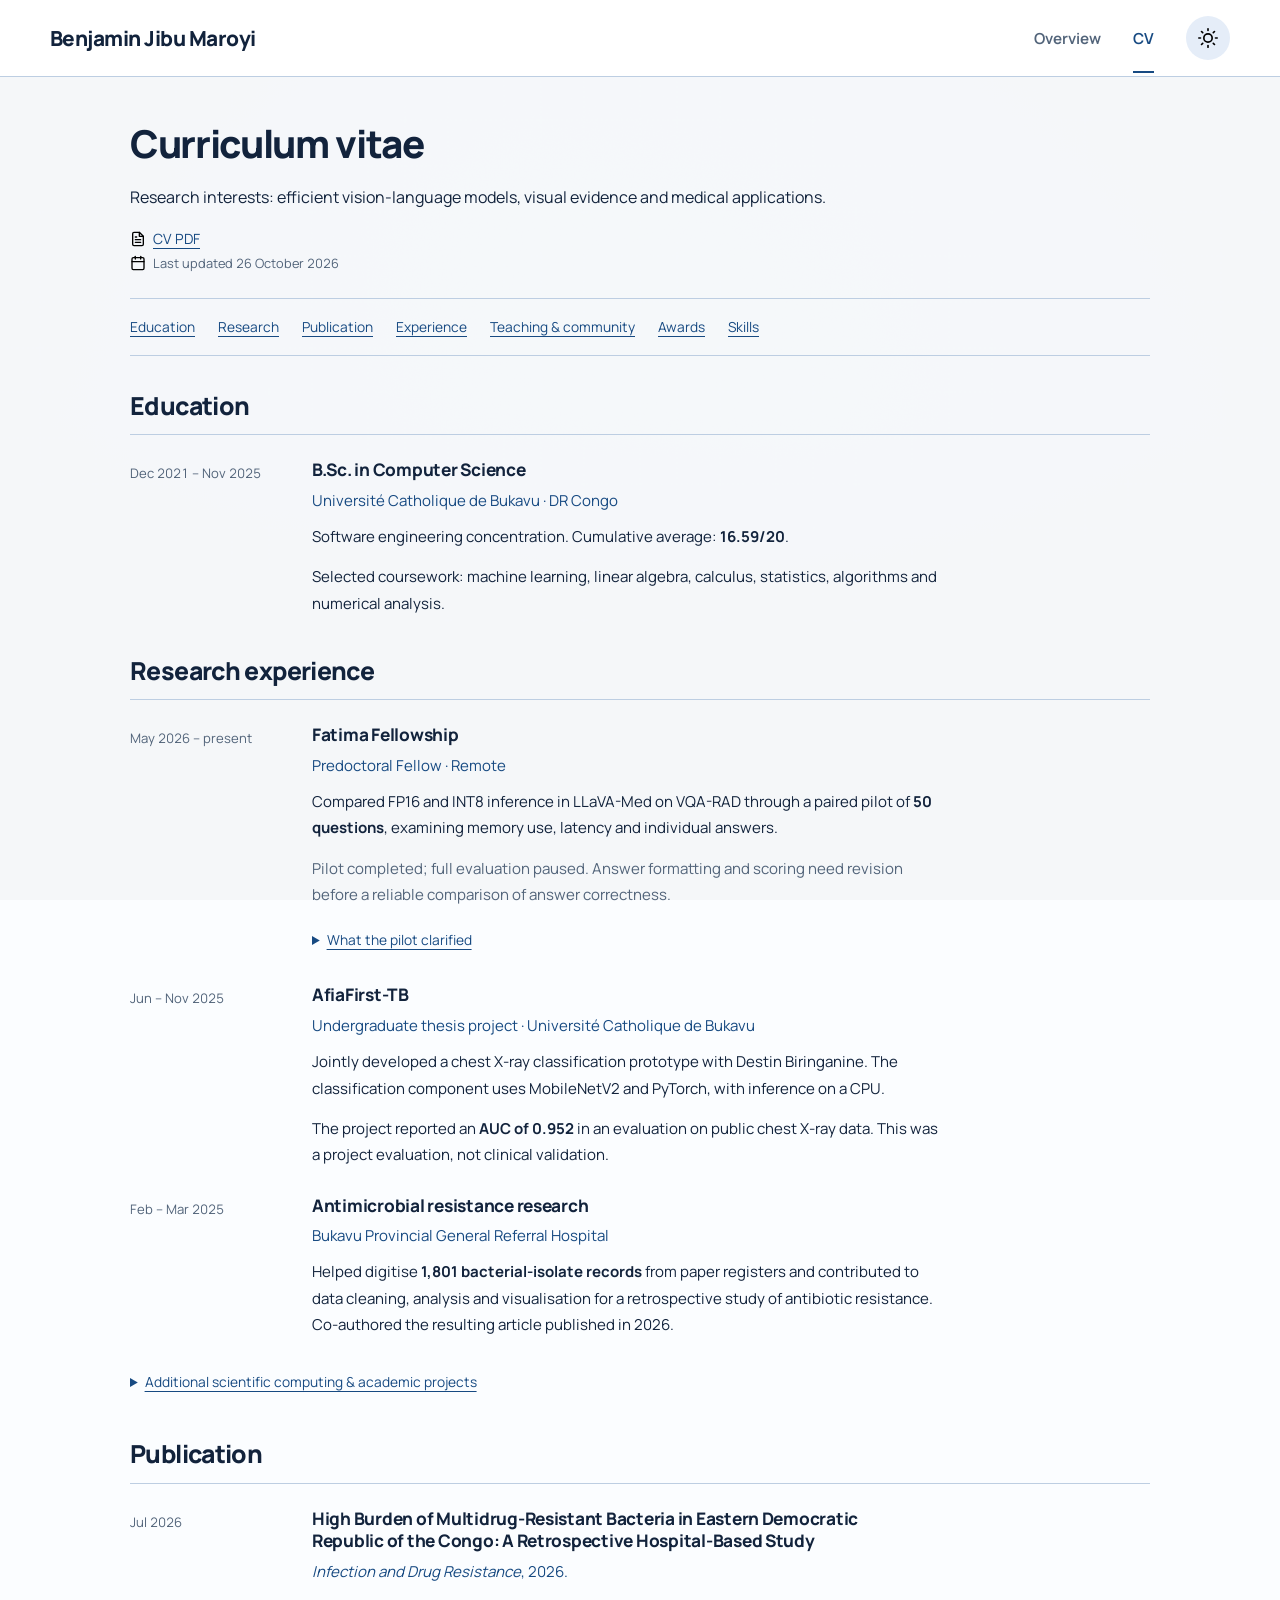
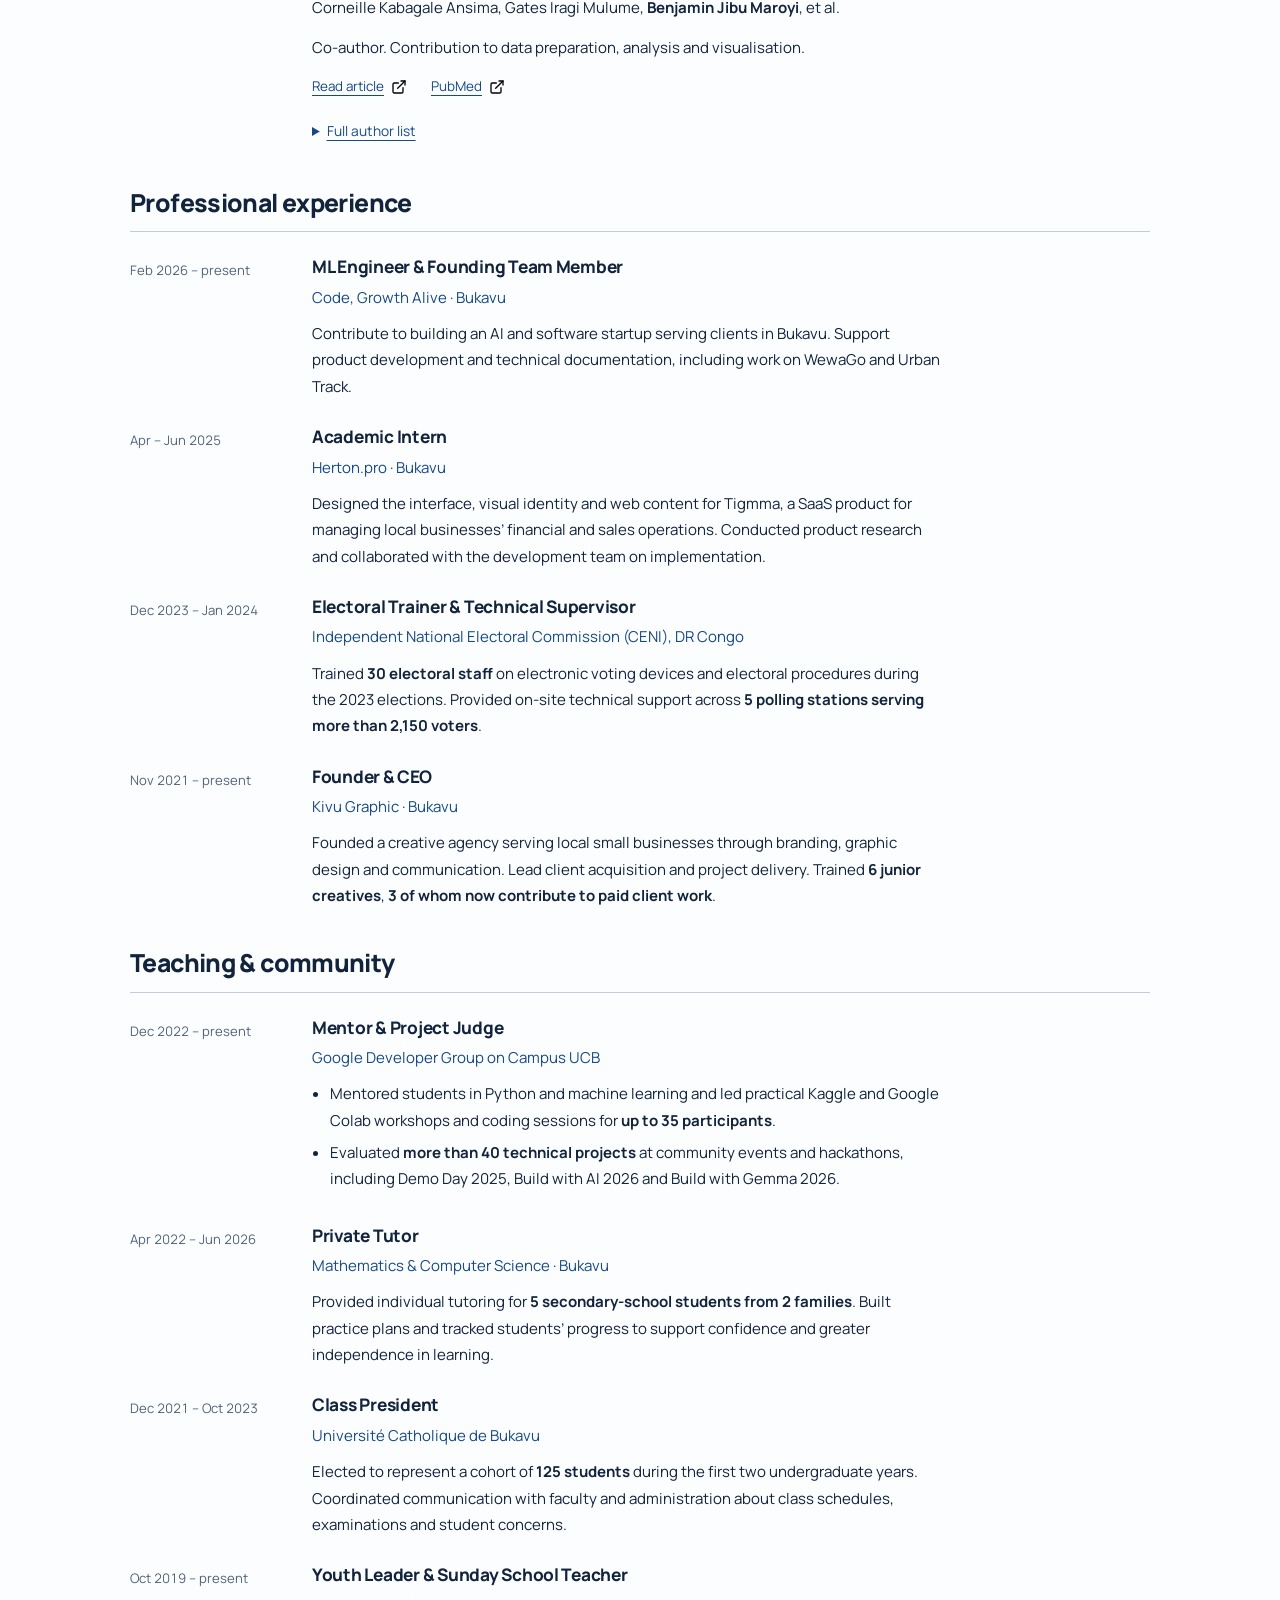
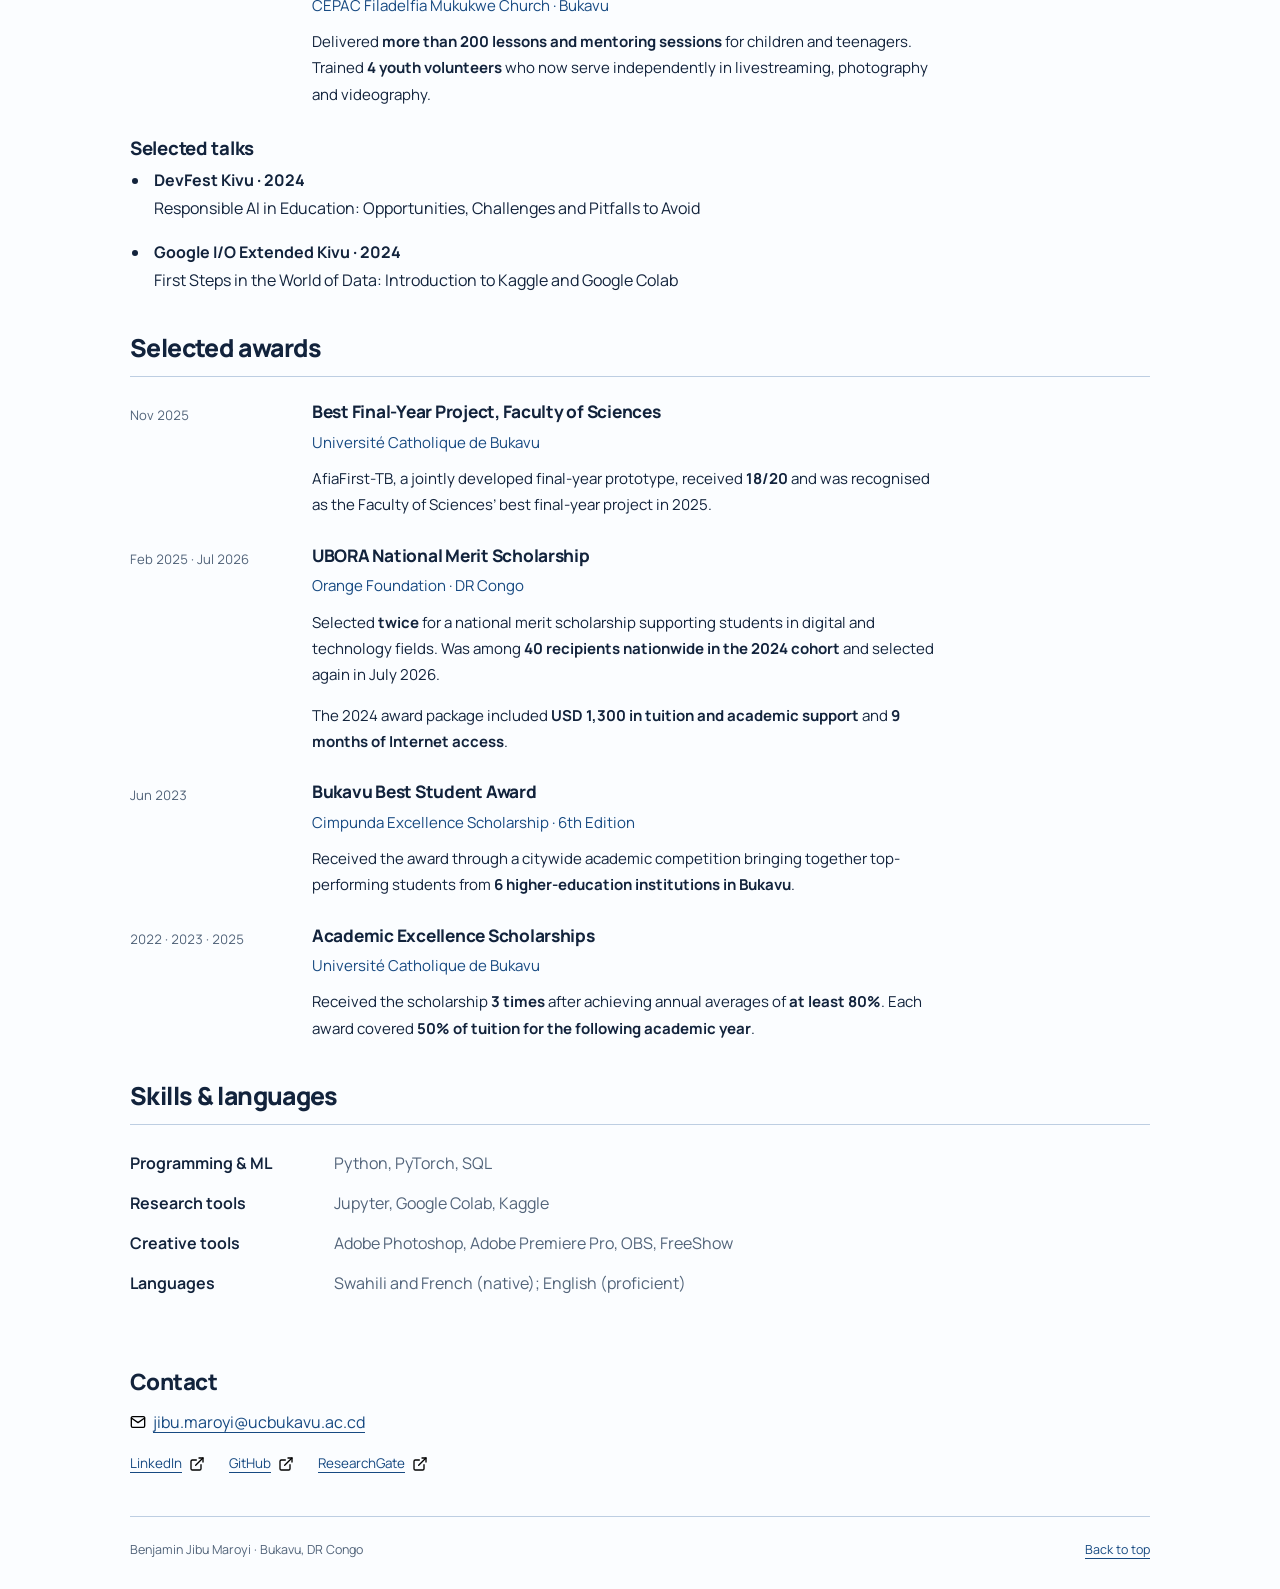
==== cv.html @ 68d97cde "Publish research portfolio with overview and CV" ====
<!doctype html>
<html lang="en">
<head>
  <meta charset="utf-8">
  <meta name="viewport" content="width=device-width, initial-scale=1">
  <meta name="theme-color" content="#061426">
  <link rel="preload" href="assets/manrope-variable.ttf" as="font" type="font/ttf" crossorigin>
  <link rel="stylesheet" href="styles.css">
  <script src="theme.js"></script>
  <title>Benjamin Jibu Maroyi | CV</title>
  <meta name="description" content="Education, research, publication, professional experience and community work of Benjamin Jibu Maroyi.">
</head>
<body>
  <div class="atmosphere" aria-hidden="true"><div class="atmosphere-light"></div></div>
  <a class="skip-link" href="#main">Skip to content</a>
  <header class="site-header" id="top">
    <div class="header-inner">
      <a class="site-name" href="index.html">Benjamin Jibu Maroyi</a>
      <nav aria-label="Main navigation">
        <a href="index.html">Overview</a>
        <a href="cv.html" aria-current="page">CV</a>
        <button class="theme-toggle" type="button" aria-label="Dark mode" aria-pressed="true" title="Switch to light mode" hidden><img class="theme-icon" src="assets/moon.svg" width="20" height="20" alt=""></button>
      </nav>
    </div>
  </header>

  <main id="main" class="page cv-page" tabindex="-1">
    <div class="cv-intro">
      <h1>Curriculum vitae</h1>
      <p>Research interests: efficient vision-language models, visual evidence and medical applications.</p>
      <div class="cv-actions">
        <a class="icon-link" href="https://drive.google.com/file/d/1WwuLWsTLvSRrXImiaWFrVVbUTfAL1bVo/view"><img class="inline-icon" src="assets/file-text.svg" width="18" height="18" alt="">CV PDF</a>
      </div>
      <p class="updated"><img class="inline-icon" src="assets/calendar.svg" width="16" height="16" alt=""><span>Last updated <time datetime="2026-10-26">26 October 2026</time></span></p>
    </div>

    <nav class="cv-contents" aria-label="CV sections">
      <a href="#education">Education</a>
      <a href="#research">Research</a>
      <a href="#publication">Publication</a>
      <a href="#experience">Experience</a>
      <a href="#teaching">Teaching &amp; community</a>
      <a href="#awards">Awards</a>
      <a href="#skills">Skills</a>
    </nav>

    <section class="cv-section" id="education" aria-labelledby="education-title">
      <h2 id="education-title">Education</h2>
      <article class="cv-row">
        <p class="cv-date">Dec 2021 – Nov 2025</p>
        <div>
          <h3>B.Sc. in Computer Science</h3>
          <p class="institution">Université Catholique de Bukavu · DR Congo</p>
          <p>Software engineering concentration. Cumulative average: <strong>16.59/20</strong>.</p>
          <p>Selected coursework: machine learning, linear algebra, calculus, statistics, algorithms and numerical analysis.</p>
        </div>
      </article>
    </section>

    <section class="cv-section" id="research" aria-labelledby="research-title">
      <h2 id="research-title">Research experience</h2>
      <article class="cv-row" id="vlm-pilot">
        <p class="cv-date">May 2026 – present</p>
        <div>
          <h3>Fatima Fellowship</h3>
          <p class="institution">Predoctoral Fellow · Remote</p>
          <p>Compared FP16 and INT8 inference in LLaVA-Med on VQA-RAD through a paired pilot of <strong>50 questions</strong>, examining memory use, latency and individual answers.</p>
          <p class="cv-note">Pilot completed; full evaluation paused. Answer formatting and scoring need revision before a reliable comparison of answer correctness.</p>
          <details>
            <summary>What the pilot clarified</summary>
            <p>The pilot used the same images and questions across inference conditions: 40 closed questions and 10 open questions. Initial exact-match scoring compared full model responses with short reference answers, making the planned analysis of correct-to-incorrect changes unreliable.</p>
            <p>Memory and latency measurements describe this pilot configuration, rather than a general result about quantization. My current interest in how vision-language models use visual evidence is a separate research direction.</p>
          </details>
        </div>
      </article>

      <article class="cv-row" id="afiafirst">
        <p class="cv-date">Jun – Nov 2025</p>
        <div>
          <h3>AfiaFirst-TB</h3>
          <p class="institution">Undergraduate thesis project · Université Catholique de Bukavu</p>
          <p>Jointly developed a chest X-ray classification prototype with Destin Biringanine. The classification component uses MobileNetV2 and PyTorch, with inference on a CPU.</p>
          <p>The project reported an <strong>AUC of 0.952</strong> in an evaluation on public chest X-ray data. This was a project evaluation, not clinical validation.</p>
        </div>
      </article>

      <article class="cv-row">
        <p class="cv-date">Feb – Mar 2025</p>
        <div>
          <h3>Antimicrobial resistance research</h3>
          <p class="institution">Bukavu Provincial General Referral Hospital</p>
          <p>Helped digitise <strong>1,801 bacterial-isolate records</strong> from paper registers and contributed to data cleaning, analysis and visualisation for a retrospective study of antibiotic resistance. Co-authored the resulting article published in 2026.</p>
        </div>
      </article>

      <details>
        <summary>Additional scientific computing &amp; academic projects</summary>
        <article class="cv-row">
          <p class="cv-date">Dec 2024 – Jan 2025</p>
          <div>
            <h3>Heat-exchanger sizing tool</h3>
            <p class="institution">Remote collaboration</p>
            <p>Designed and implemented a Python graphical interface for shell-and-tube heat-exchanger sizing with a final-year mechanical engineering student, integrating CoolProp, NTU-based heat-transfer models and fluid-dynamics correlations.</p>
          </div>
        </article>
        <article class="cv-row">
          <p class="cv-date">Sep – Oct 2024</p>
          <div>
            <h3>Blockchain-based medical records</h3>
            <p class="institution">Third-year academic project · Université Catholique de Bukavu</p>
            <p>Contributed to the design of an academic blockchain prototype for storing and sharing electronic medical records, with secure access as a design goal.</p>
          </div>
        </article>
      </details>
    </section>

    <section class="cv-section" id="publication" aria-labelledby="publication-title">
      <h2 id="publication-title">Publication</h2>
      <article class="cv-row">
        <p class="cv-date">Jul 2026</p>
        <div>
          <h3>High Burden of Multidrug-Resistant Bacteria in Eastern Democratic Republic of the Congo: A Retrospective Hospital-Based Study</h3>
          <p class="institution"><cite>Infection and Drug Resistance</cite>, 2026.</p>
          <p>Corneille Kabagale Ansima, Gates Iragi Mulume, <strong>Benjamin Jibu Maroyi</strong>, et al.</p>
          <p>Co-author. Contribution to data preparation, analysis and visualisation.</p>
          <div class="work-links">
            <a class="icon-link" href="https://doi.org/10.2147/IDR.S626233">Read article<img class="inline-icon" src="assets/external-link.svg" width="16" height="16" alt=""></a>
            <a class="icon-link" href="https://pubmed.ncbi.nlm.nih.gov/42502761/">PubMed<img class="inline-icon" src="assets/external-link.svg" width="16" height="16" alt=""></a>
          </div>
          <details>
            <summary>Full author list</summary>
            <p>Corneille Kabagale Ansima, Gates Iragi Mulume, <strong>Benjamin Jibu Maroyi</strong>, Stella Alanga Murhabazi, Kein Kalume Kamwanga, Alfred Mulumeoderwa Badesire, Patricia Raharisoa Dina, Espoir Ntabala Lwabaguma, Eric Hendwa Kashinja, Emmanuel Ongezi Lurhangire, Alfred Cubaka Kabagale and David Lupande Mwenebitu.</p>
          </details>
        </div>
      </article>
    </section>

    <section class="cv-section" id="experience" aria-labelledby="experience-title">
      <h2 id="experience-title">Professional experience</h2>
      <article class="cv-row">
        <p class="cv-date">Feb 2026 – present</p>
        <div>
          <h3>ML Engineer &amp; Founding Team Member</h3>
          <p class="institution">Code, Growth Alive · Bukavu</p>
          <p>Contribute to building an AI and software startup serving clients in Bukavu. Support product development and technical documentation, including work on WewaGo and Urban Track.</p>
        </div>
      </article>
      <article class="cv-row">
        <p class="cv-date">Apr – Jun 2025</p>
        <div>
          <h3>Academic Intern</h3>
          <p class="institution">Herton.pro · Bukavu</p>
          <p>Designed the interface, visual identity and web content for Tigmma, a SaaS product for managing local businesses’ financial and sales operations. Conducted product research and collaborated with the development team on implementation.</p>
        </div>
      </article>
      <article class="cv-row">
        <p class="cv-date">Dec 2023 – Jan 2024</p>
        <div>
          <h3>Electoral Trainer &amp; Technical Supervisor</h3>
          <p class="institution">Independent National Electoral Commission (CENI), DR Congo</p>
          <p>Trained <strong>30 electoral staff</strong> on electronic voting devices and electoral procedures during the 2023 elections. Provided on-site technical support across <strong>5 polling stations serving more than 2,150 voters</strong>.</p>
        </div>
      </article>
      <article class="cv-row">
        <p class="cv-date">Nov 2021 – present</p>
        <div>
          <h3>Founder &amp; CEO</h3>
          <p class="institution">Kivu Graphic · Bukavu</p>
          <p>Founded a creative agency serving local small businesses through branding, graphic design and communication. Lead client acquisition and project delivery. Trained <strong>6 junior creatives</strong>, <strong>3 of whom now contribute to paid client work</strong>.</p>
        </div>
      </article>
    </section>

    <section class="cv-section" id="teaching" aria-labelledby="teaching-title">
      <h2 id="teaching-title">Teaching &amp; community</h2>
      <article class="cv-row">
        <p class="cv-date">Dec 2022 – present</p>
        <div>
          <h3>Mentor &amp; Project Judge</h3>
          <p class="institution">Google Developer Group on Campus UCB</p>
          <ul class="cv-bullets">
            <li>Mentored students in Python and machine learning and led practical Kaggle and Google Colab workshops and coding sessions for <strong>up to 35 participants</strong>.</li>
            <li>Evaluated <strong>more than 40 technical projects</strong> at community events and hackathons, including Demo Day 2025, Build with AI 2026 and Build with Gemma 2026.</li>
          </ul>
        </div>
      </article>
      <article class="cv-row">
        <p class="cv-date">Apr 2022 – Jun 2026</p>
        <div>
          <h3>Private Tutor</h3>
          <p class="institution">Mathematics &amp; Computer Science · Bukavu</p>
          <p>Provided individual tutoring for <strong>5 secondary-school students from 2 families</strong>. Built practice plans and tracked students’ progress to support confidence and greater independence in learning.</p>
        </div>
      </article>
      <article class="cv-row">
        <p class="cv-date">Dec 2021 – Oct 2023</p>
        <div>
          <h3>Class President</h3>
          <p class="institution">Université Catholique de Bukavu</p>
          <p>Elected to represent a cohort of <strong>125 students</strong> during the first two undergraduate years. Coordinated communication with faculty and administration about class schedules, examinations and student concerns.</p>
        </div>
      </article>
      <article class="cv-row">
        <p class="cv-date">Oct 2019 – present</p>
        <div>
          <h3>Youth Leader &amp; Sunday School Teacher</h3>
          <p class="institution">CEPAC Filadelfia Mukukwe Church · Bukavu</p>
          <p>Delivered <strong>more than 200 lessons and mentoring sessions</strong> for children and teenagers. Trained <strong>4 youth volunteers</strong> who now serve independently in livestreaming, photography and videography.</p>
        </div>
      </article>
      <h3 class="subsection-title">Selected talks</h3>
      <ul class="plain-list">
        <li><strong>DevFest Kivu · 2024</strong><br>Responsible AI in Education: Opportunities, Challenges and Pitfalls to Avoid</li>
        <li><strong>Google I/O Extended Kivu · 2024</strong><br>First Steps in the World of Data: Introduction to Kaggle and Google Colab</li>
      </ul>
    </section>

    <section class="cv-section" id="awards" aria-labelledby="awards-title">
      <h2 id="awards-title">Selected awards</h2>
      <article class="cv-row">
        <p class="cv-date">Nov 2025</p>
        <div>
          <h3>Best Final-Year Project, Faculty of Sciences</h3>
          <p class="institution">Université Catholique de Bukavu</p>
          <p>AfiaFirst-TB, a jointly developed final-year prototype, received <strong>18/20</strong> and was recognised as the Faculty of Sciences’ best final-year project in 2025.</p>
        </div>
      </article>
      <article class="cv-row">
        <p class="cv-date">Feb 2025 · Jul 2026</p>
        <div>
          <h3>UBORA National Merit Scholarship</h3>
          <p class="institution">Orange Foundation · DR Congo</p>
          <p>Selected <strong>twice</strong> for a national merit scholarship supporting students in digital and technology fields. Was among <strong>40 recipients nationwide in the 2024 cohort</strong> and selected again in July 2026.</p>
          <p>The 2024 award package included <strong>USD 1,300 in tuition and academic support</strong> and <strong>9 months of Internet access</strong>.</p>
        </div>
      </article>
      <article class="cv-row">
        <p class="cv-date">Jun 2023</p>
        <div>
          <h3>Bukavu Best Student Award</h3>
          <p class="institution">Cimpunda Excellence Scholarship · 6th Edition</p>
          <p>Received the award through a citywide academic competition bringing together top-performing students from <strong>6 higher-education institutions in Bukavu</strong>.</p>
        </div>
      </article>
      <article class="cv-row">
        <p class="cv-date">2022 · 2023 · 2025</p>
        <div>
          <h3>Academic Excellence Scholarships</h3>
          <p class="institution">Université Catholique de Bukavu</p>
          <p>Received the scholarship <strong>3 times</strong> after achieving annual averages of <strong>at least 80%</strong>. Each award covered <strong>50% of tuition for the following academic year</strong>.</p>
        </div>
      </article>
    </section>

    <section class="cv-section" id="skills" aria-labelledby="skills-title">
      <h2 id="skills-title">Skills &amp; languages</h2>
      <dl class="skills-list">
        <div><dt>Programming &amp; ML</dt><dd>Python, PyTorch, SQL</dd></div>
        <div><dt>Research tools</dt><dd>Jupyter, Google Colab, Kaggle</dd></div>
        <div><dt>Creative tools</dt><dd>Adobe Photoshop, Adobe Premiere Pro, OBS, FreeShow</dd></div>
        <div><dt>Languages</dt><dd>Swahili and French (native); English (proficient)</dd></div>
      </dl>
    </section>

    <section class="contact" aria-labelledby="contact-title">
      <h2 id="contact-title">Contact</h2>
      <p><a class="icon-link" href="mailto:jibu.maroyi@ucbukavu.ac.cd"><img class="inline-icon" src="assets/mail.svg" width="18" height="18" alt="">jibu.maroyi@ucbukavu.ac.cd</a></p>
      <div class="work-links">
        <a class="icon-link" href="https://www.linkedin.com/in/jibumaroyi/">LinkedIn<img class="inline-icon" src="assets/external-link.svg" width="16" height="16" alt=""></a>
        <a class="icon-link" href="https://github.com/JibuMaroyi">GitHub<img class="inline-icon" src="assets/external-link.svg" width="16" height="16" alt=""></a>
        <a class="icon-link" href="https://www.researchgate.net/profile/Benjamin-Maroyi">ResearchGate<img class="inline-icon" src="assets/external-link.svg" width="16" height="16" alt=""></a>
      </div>
    </section>

    <footer class="site-footer">
      <span>Benjamin Jibu Maroyi · Bukavu, DR Congo</span>
      <a href="#top">Back to top</a>
    </footer>
  </main>
</body>
</html>
---- styles.css ----
@font-face{font-family:Manrope;src:url('assets/manrope-variable.ttf') format('truetype');font-style:normal;font-weight:200 800;font-display:swap}
:root{color-scheme:dark;--ground:#050b15;--text:#f5f8fd;--muted:#aec0d6;--link:#a7ceff;--line:#2a4667;--accent:#f5c542;--header:rgba(7,15,28,.94);--selection:#285a91;--focus:#f5c542;--surface:#142b49;--card:rgba(16,32,56,.82);--card-border:#29415f;--reading:70ch;scroll-behavior:smooth;scroll-padding-top:28px}
:root[data-theme=light]{color-scheme:light;--ground:#fbfdff;--text:#12233c;--muted:#52647a;--link:#174a82;--line:#bdcee2;--header:rgba(255,255,255,.92);--selection:#c4dcfa;--focus:#174a82;--surface:#e5edf8;--card:rgba(255,255,255,.95);--card-border:#d5e0ee}
*{box-sizing:border-box}body{position:relative;min-height:100vh;margin:0;background:var(--ground);color:var(--text);font-family:Manrope,Arial,sans-serif;font-size:16px;line-height:1.75;isolation:isolate}
::selection{background:var(--selection);color:var(--text)}:focus-visible{outline:3px solid var(--focus);outline-offset:5px}a{color:var(--link);text-underline-offset:4px;text-decoration-thickness:1px}a:hover{color:var(--text);text-decoration-thickness:2px}button{font:inherit;cursor:pointer}h1,h2,h3,h4{color:var(--text);line-height:1.3;text-wrap:balance}h1{font-size:clamp(2rem,3.6vw,2.8rem);font-weight:800;letter-spacing:-.035em;margin:0}h2{font-size:1.75rem;font-weight:800;letter-spacing:-.025em;margin:0 0 20px}h3{font-size:1.16rem;font-weight:750;letter-spacing:-.015em;margin:0 0 6px}h4{font-size:1.02rem;margin:20px 0 8px}p{margin:0 0 14px}p:last-child{margin-bottom:0}img{max-width:100%}[hidden]{display:none!important}
.skip-link{position:absolute;left:24px;top:-90px;padding:10px 18px;background:var(--ground);z-index:10}.skip-link:focus{top:12px}
.site-header{background:var(--header);border-bottom:1px solid var(--line)}.header-inner{width:min(1180px,calc(100% - 80px));min-height:76px;margin:auto;display:flex;align-items:center;justify-content:space-between;gap:32px}.site-name{font-size:1.3rem;font-weight:800;color:var(--text);text-decoration:none;letter-spacing:-.025em}.site-header nav{display:flex;align-items:center;gap:32px}.site-header nav>a{padding:23px 0 19px;color:var(--muted);text-decoration:none;border-bottom:2px solid transparent;font-size:.95rem;font-weight:650}.site-header nav>a[aria-current]{color:var(--accent);border-color:var(--accent)}:root[data-theme=light] .site-header nav>a[aria-current]{color:var(--link);border-color:var(--link)}
.theme-toggle{display:inline-flex;align-items:center;justify-content:center;width:44px;height:44px;border:1px solid transparent;border-radius:50%;background:var(--surface)}.theme-toggle:hover{border-color:var(--link)}.theme-icon,.inline-icon,.profile-links img{filter:invert(1)}:root[data-theme=light] .theme-icon,:root[data-theme=light] .inline-icon,:root[data-theme=light] .profile-links img{filter:none}
.inline-icon{width:16px;height:16px;flex:none;vertical-align:-2px}.icon-link{display:inline-flex;align-items:center;gap:7px}.page{width:min(1100px,calc(100% - 80px));margin:auto}
.hero{display:grid;grid-template-columns:208px minmax(0,1fr);column-gap:44px;padding:44px 0 28px}.portrait{width:208px;height:236px;display:block;object-fit:cover;object-position:50% 24%;border-radius:12px}.profile-links{display:flex;gap:10px;align-items:center;justify-content:center;margin-top:14px}.profile-links a{display:inline-flex;width:40px;height:40px;align-items:center;justify-content:center;background:var(--surface);border-radius:8px}.profile-links a:hover{background:var(--line)}.field{color:var(--link);font-size:.95rem;line-height:1.6;margin:10px 0 18px}.field span{color:var(--muted)}.bio{max-inline-size:var(--reading);font-size:1rem;line-height:1.8}.bio p{margin-bottom:16px}.intro-meta{display:flex;align-items:center;gap:12px 28px;flex-wrap:wrap;margin-top:18px;font-size:.85rem}.updated{display:flex;align-items:center;gap:7px;color:var(--muted);font-size:.8rem;font-variant-numeric:tabular-nums;margin:0}.updated time{white-space:nowrap}
.research-interests{padding:0 0 32px;border-bottom:1px solid var(--line)}.research-interests h2{font-size:1.35rem;margin-bottom:14px}.interest-list{list-style:none;display:flex;flex-wrap:wrap;gap:8px 12px;padding:0;margin:0}.interest-list li{font-size:.84rem;color:var(--link);padding:3px 12px;border:1px solid var(--line);border-radius:24px}
.selected-work{padding-top:30px;display:grid;gap:14px}.selected-work>h2{margin-bottom:4px}.work-row{display:grid;grid-template-columns:64px minmax(0,1fr);gap:22px;padding:22px 26px;border:1px solid var(--card-border);border-radius:14px;background:var(--card);scroll-margin-top:28px}.work-year{font-size:.84rem;color:var(--muted);font-variant-numeric:tabular-nums;margin:3px 0 0}.work-main>p{max-inline-size:84ch;margin-bottom:8px;font-size:.94rem}.work-heading{margin-bottom:10px}.work-status{color:var(--link);font-size:.82rem;margin:0}.work-links{display:flex;align-items:center;flex-wrap:wrap;gap:12px 24px;font-size:.84rem}.work-row details{margin-top:8px}.work-row details p{font-size:.88rem}
details{margin-top:14px;max-inline-size:var(--reading)}summary{cursor:pointer;color:var(--link);text-decoration:underline;text-underline-offset:4px;padding:6px 0;font-size:.86rem;min-height:36px}details[open] summary{margin-bottom:8px}details p{font-size:.94rem}
.background-summary,.contact{padding-top:32px;max-inline-size:84ch}.background-summary h2,.contact h2{font-size:1.4rem;margin-bottom:12px}.background-summary p{color:var(--muted);font-size:.91rem}.background-summary strong{color:var(--text);font-weight:650}.contact p{overflow-wrap:anywhere}.site-footer{display:flex;flex-wrap:wrap;justify-content:space-between;gap:14px;border-top:1px solid var(--line);margin-top:40px;padding:22px 0 28px;font-size:.78rem;color:var(--muted)}
.cv-page{max-width:1020px}.cv-intro{padding-top:42px}.cv-intro h1{font-size:2.4rem;margin-bottom:14px}.cv-intro>p{max-inline-size:var(--reading)}.cv-actions{display:flex;flex-wrap:wrap;align-items:center;gap:12px 28px;margin-top:16px;font-size:.88rem}.cv-note{color:var(--muted);font-size:.85rem}.cv-contents{display:flex;flex-wrap:wrap;gap:8px 23px;margin:24px 0 34px;padding:16px 0;border-top:1px solid var(--line);border-bottom:1px solid var(--line);font-size:.86rem}.cv-section{margin:0 0 38px;scroll-margin-top:28px}.cv-section>h2{font-size:1.55rem;padding-bottom:12px;border-bottom:1px solid var(--line);margin-bottom:24px}.cv-row{display:grid;grid-template-columns:154px minmax(0,1fr);gap:28px;margin-bottom:26px;scroll-margin-top:28px}.cv-row h3{font-size:1.08rem}.cv-date{color:var(--muted);font-size:.82rem;font-variant-numeric:tabular-nums;padding-top:3px}.institution{color:var(--link);font-size:.9rem;margin-bottom:10px}.cv-row>div>p,.cv-bullets{max-inline-size:var(--reading);font-size:.94rem}.cv-bullets{padding-left:18px;margin:10px 0 0}.cv-bullets li{margin-bottom:6px}.subsection-title{margin-top:28px}.plain-list{padding-left:20px;margin:0;max-inline-size:var(--reading)}.plain-list li{margin:0 0 16px;padding-left:4px}.skills-list{margin:0}.skills-list>div{display:grid;grid-template-columns:180px minmax(0,1fr);gap:24px;margin-bottom:12px}.skills-list dt{font-weight:650}.skills-list dd{margin:0;color:var(--muted)}
.atmosphere{position:fixed;inset:0;z-index:-1;pointer-events:none;background:radial-gradient(ellipse at 52% 31%,rgba(43,92,166,.16),transparent 68%),linear-gradient(#0a101c,#0b1a32 48%,#05080e);overflow:hidden}.atmosphere-light{position:absolute;inset:0;background:url('assets/light-field.svg') center -90px/100% 100% no-repeat;filter:blur(34px);mask-image:url('assets/grain-mask.svg');mask-size:256px 256px;mix-blend-mode:screen;opacity:.3}.atmosphere::before{content:'';position:absolute;inset:0;background:url('assets/grain.svg') repeat;opacity:.045}.atmosphere::after{content:'';position:absolute;inset:0;background:url('assets/grid.svg') 17px 9px/136px 136px repeat,linear-gradient(transparent 46%,rgba(4,6,10,.84) 88%),radial-gradient(ellipse at 50% 34%,transparent 25%,rgba(4,6,10,.78) 100%)}:root[data-theme=light] .atmosphere{opacity:.025}:root[data-theme=light] .atmosphere-light{opacity:.12}
@media(min-width:900px){body::-webkit-scrollbar{width:12px}body::-webkit-scrollbar-track{background:var(--ground)}body::-webkit-scrollbar-thumb{background:var(--line);border:3px solid var(--ground);border-radius:8px}}
@media(max-width:900px){.header-inner,.page{width:calc(100% - 56px)}.hero{grid-template-columns:180px minmax(0,1fr);gap:28px}.portrait{width:180px;height:218px}.profile-links{gap:6px}.site-name{font-size:1.12rem}.site-header nav{gap:24px}.field span{display:block}.cv-row{grid-template-columns:132px minmax(0,1fr);gap:24px}}
@media(max-width:600px){.header-inner,.page{width:calc(100% - 40px)}.header-inner{flex-wrap:wrap;gap:0;padding:14px 0 8px}.site-name{font-size:1.12rem;flex-basis:100%}.site-header nav{width:100%;gap:28px;min-height:48px}.site-header nav>a{padding:10px 0 8px;font-size:.91rem}.theme-toggle{margin-left:auto;width:40px;height:40px}.hero{grid-template-columns:100px minmax(0,1fr);gap:16px;padding-top:28px;padding-bottom:24px}.profile{display:contents}.portrait{grid-column:1;grid-row:1;width:100px;height:122px}.profile-links{grid-column:1;grid-row:2;display:grid;grid-template-columns:40px 40px;gap:8px;justify-content:start;margin-top:0}.intro-copy{display:contents}.intro-copy>h1{grid-column:2;grid-row:1;align-self:start;font-size:1.85rem}.field{grid-column:2;grid-row:1;align-self:end;font-size:.8rem;margin:66px 0 0;line-height:1.6}.field span{display:block}.bio{grid-column:2;grid-row:2;font-size:.95rem;line-height:1.75}.bio p{margin-bottom:14px}.bio p+p{margin-left:calc(-100px - 16px);padding-top:6px}.intro-meta{grid-column:1/-1;margin-top:0;gap:10px 18px}.updated{flex-wrap:wrap;gap:5px}.research-interests{padding-bottom:26px}.interest-list{gap:8px}.interest-list li{font-size:.77rem;padding:3px 10px}.selected-work{padding-top:26px}.work-row{grid-template-columns:1fr;gap:7px;padding:19px 20px}.work-year{margin:0;font-size:.78rem}.work-heading h3{font-size:1.12rem}.work-main>p{font-size:.92rem}.work-status{font-size:.77rem}.background-summary,.contact{padding-top:28px}.cv-intro{padding-top:28px}.cv-intro h1{font-size:2.05rem}.cv-row{grid-template-columns:1fr;gap:6px;margin-bottom:26px}.cv-date{margin:0}.cv-section>h2{font-size:1.4rem}.cv-contents{margin-bottom:28px;font-size:.8rem;gap:8px 18px}.skills-list>div{grid-template-columns:1fr;gap:2px;margin-bottom:14px}.site-footer{margin-top:32px}.cv-row h3{font-size:1.06rem}}
@media(max-width:360px){.hero{grid-template-columns:88px minmax(0,1fr);gap:14px 12px}.portrait{width:88px;height:118px}.intro-copy>h1{font-size:1.6rem}.field{font-size:.75rem;margin-top:60px}.bio p+p{margin-left:-100px}.profile-links{gap:7px}.work-row{padding:18px}.updated{font-size:.74rem}}
@media(prefers-reduced-motion:reduce){:root{scroll-behavior:auto}*{transition:none!important}}
@media print{:root,:root[data-theme=light]{color-scheme:light;--ground:#fff;--text:#000;--muted:#333;--link:#000;--line:#bbb}body{font-size:10pt}.atmosphere,.theme-toggle,.skip-link,.cv-contents,.site-header,.profile-links{display:none!important}.page{width:100%;max-width:none}.cv-intro{padding-top:0}.cv-section{break-inside:avoid}.site-footer{margin-top:24px}a{text-decoration:underline}.hero{padding-top:0}.cv-row{grid-template-columns:120px 1fr}.work-row{break-inside:avoid;background:#fff}}

/* Mobile keeps the introduction in one reading column. */
@media(max-width:600px){.portrait{grid-row:1/3}.intro-copy>h1{grid-row:1}.field{grid-row:2;align-self:start;margin:0}.profile-links{grid-column:1/-1;grid-row:3;display:flex;gap:10px;margin-top:0}.bio{grid-column:1/-1;grid-row:4}.bio p+p{margin-left:0;padding-top:0}.intro-meta{grid-row:5}}
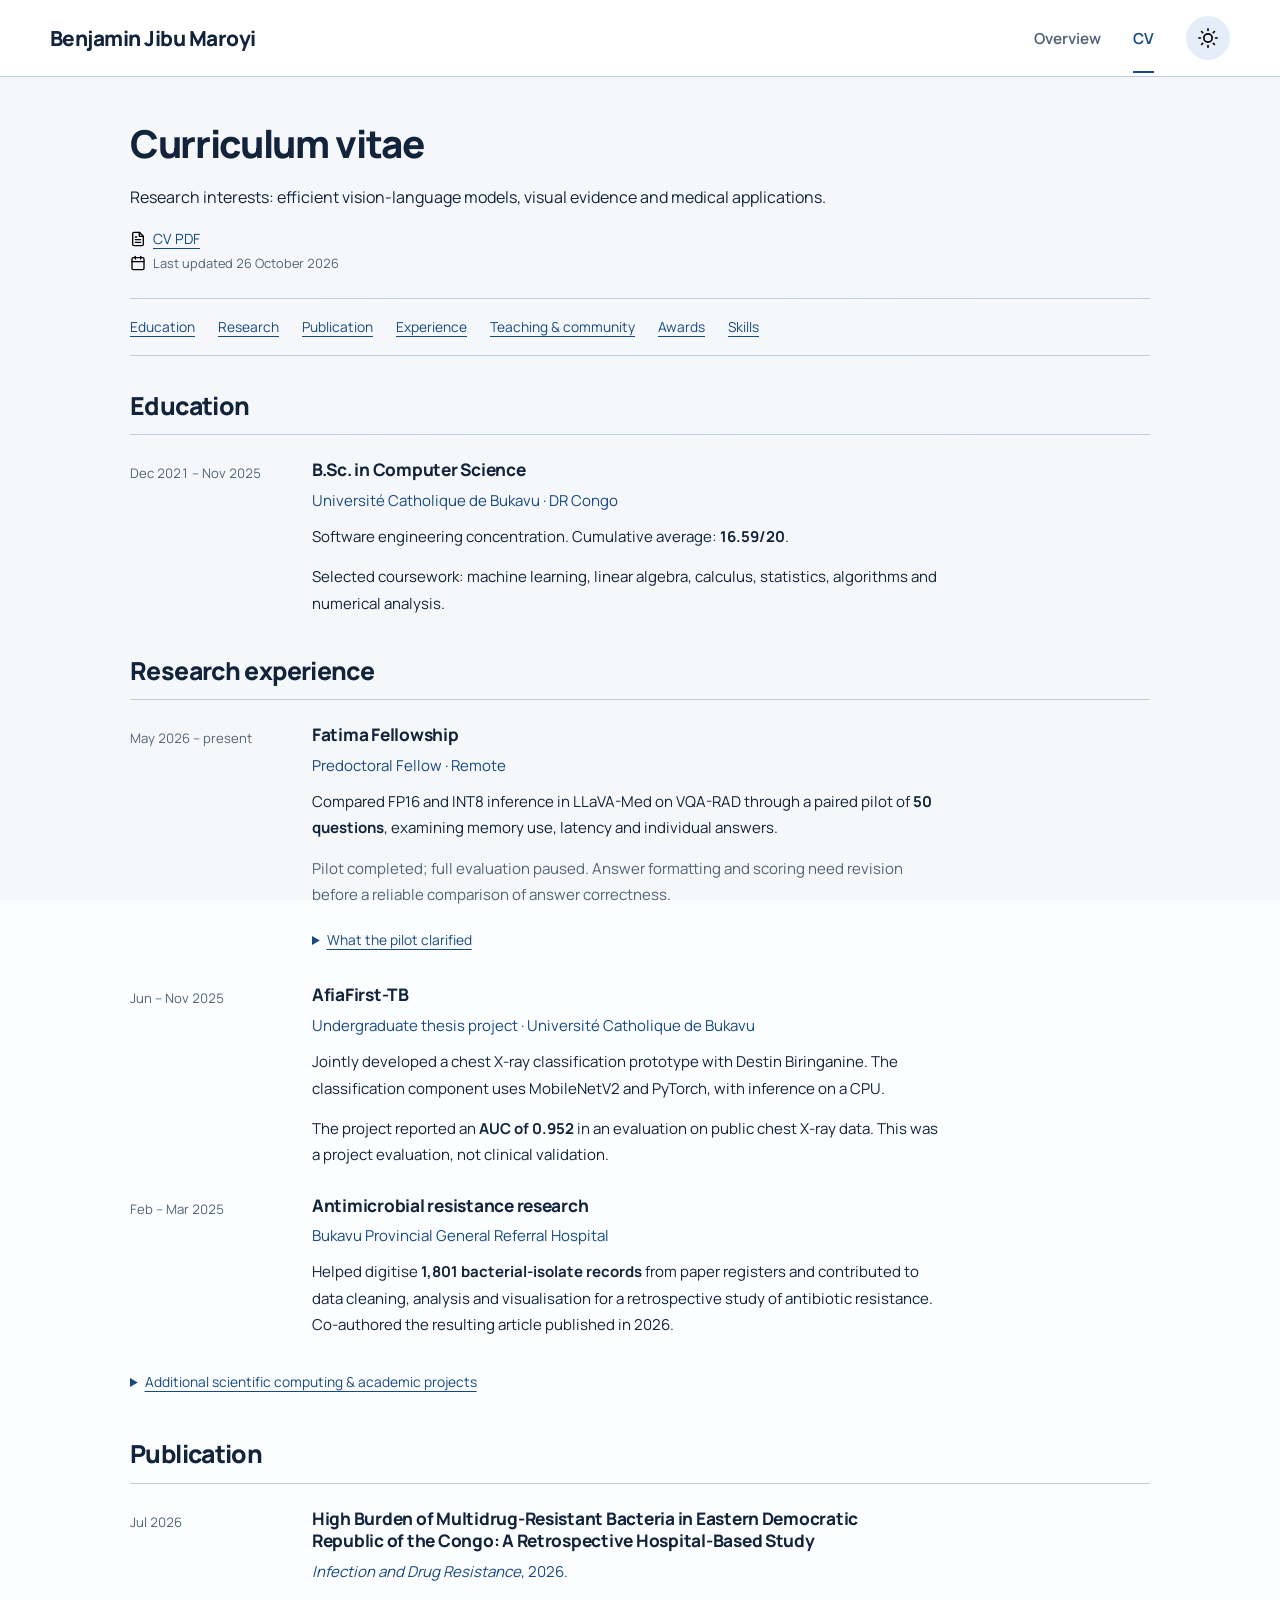
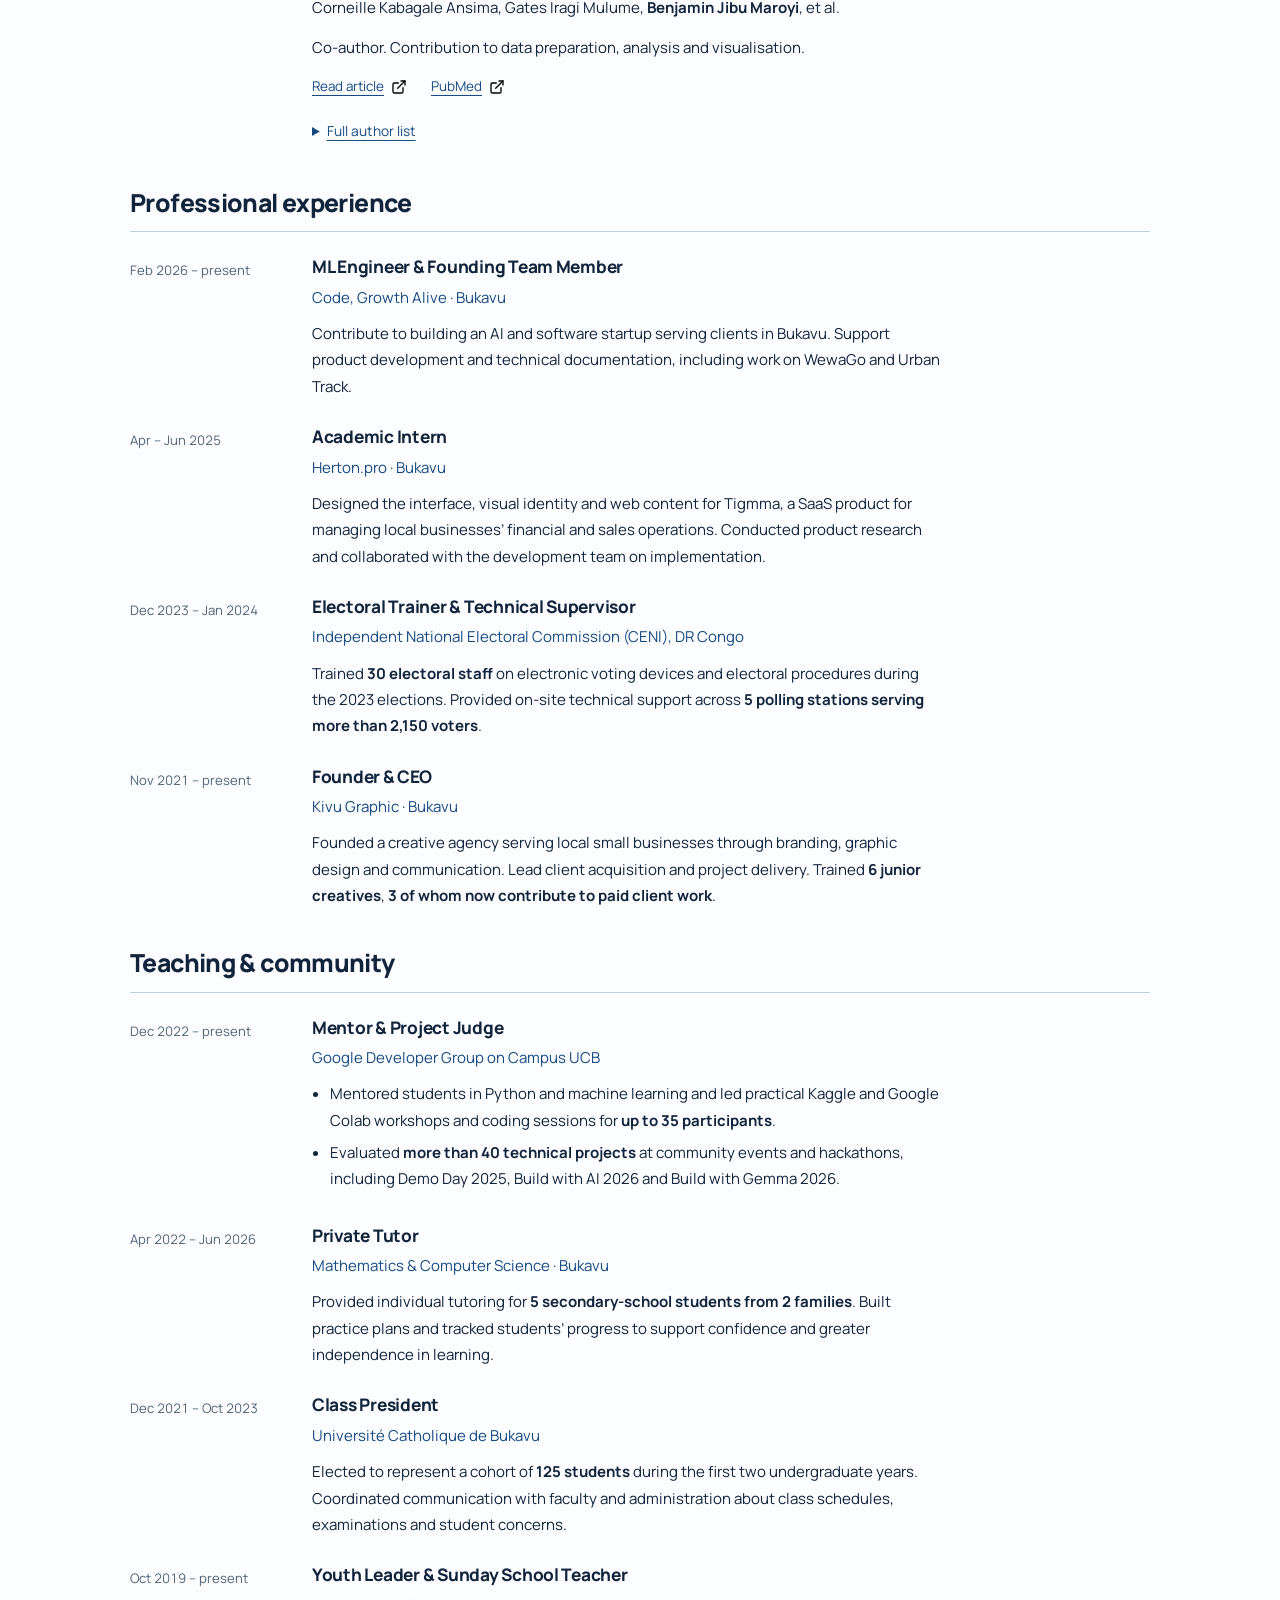
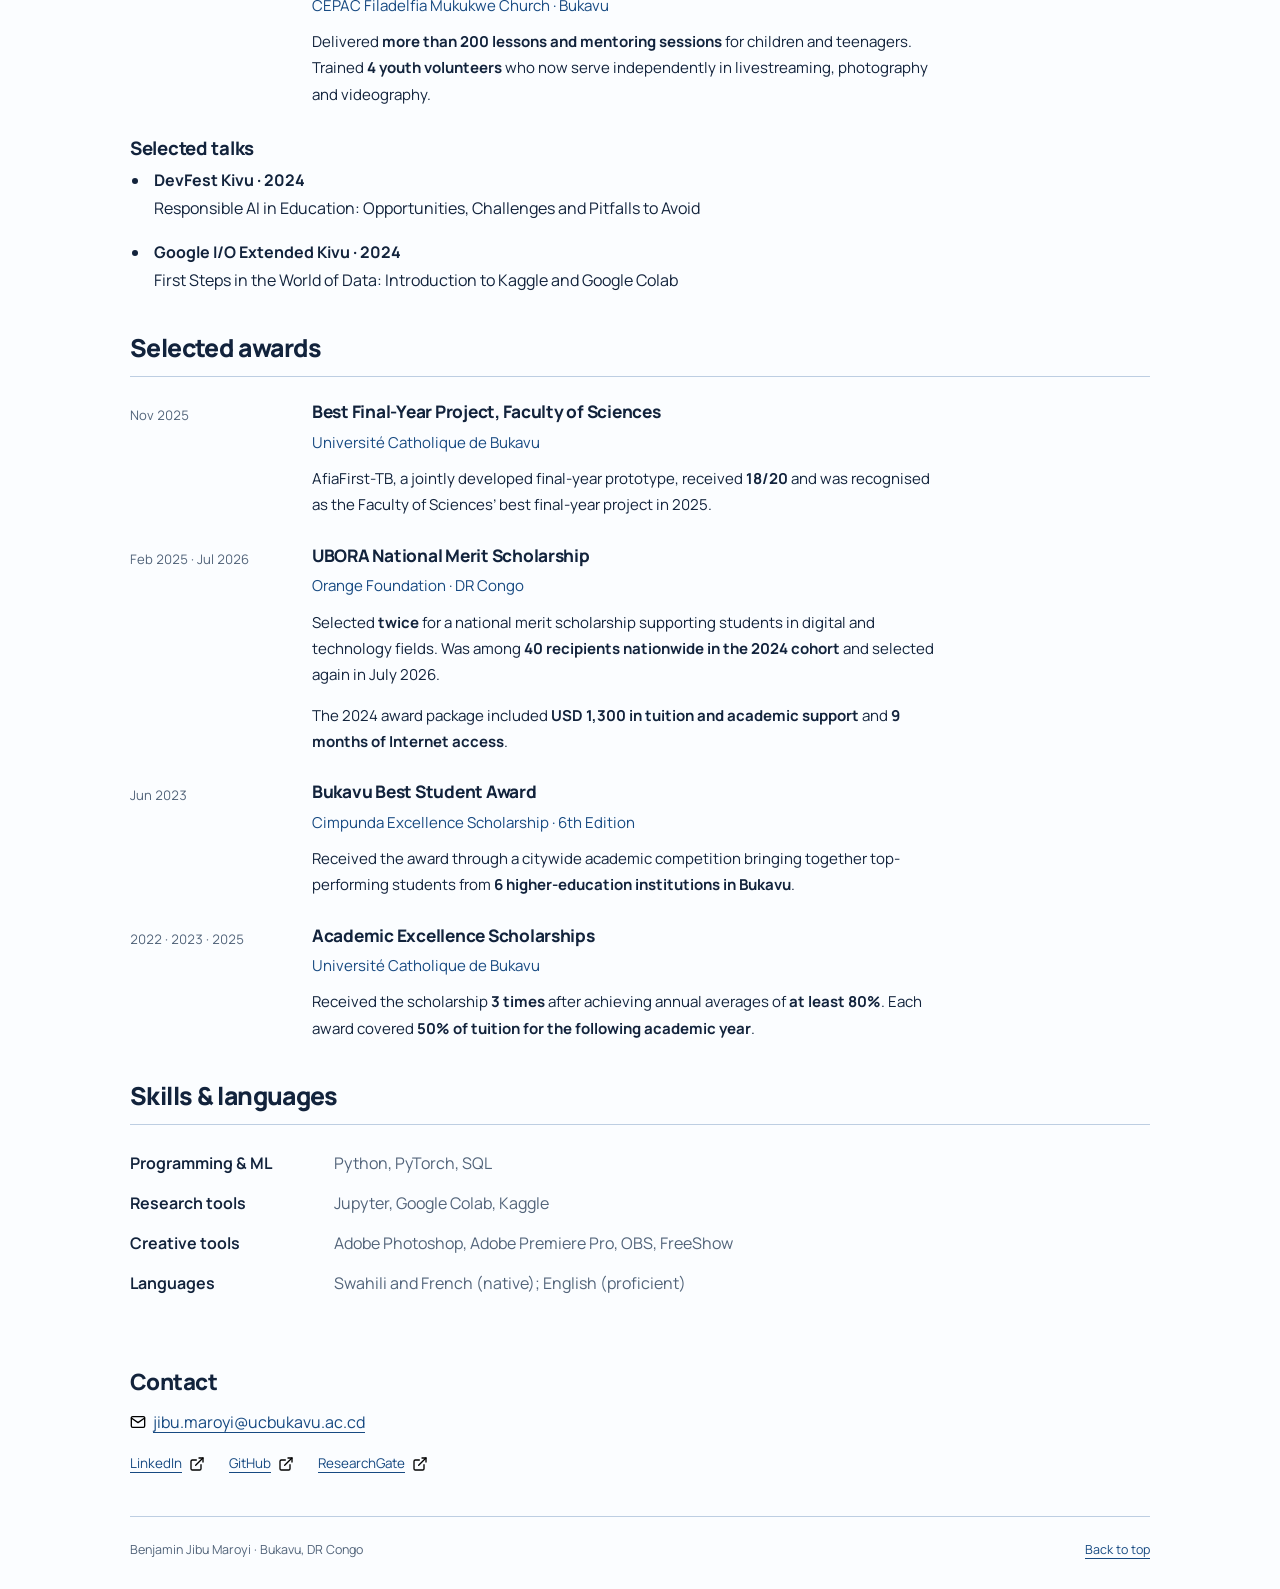
==== commit 4ea9d9f4: "Keep navigation visible and add portrait viewer" ====
--- a/cv.html
+++ b/cv.html
@@ -5,7 +5,7 @@
   <meta name="viewport" content="width=device-width, initial-scale=1">
   <meta name="theme-color" content="#061426">
   <link rel="preload" href="assets/manrope-variable.ttf" as="font" type="font/ttf" crossorigin>
-  <link rel="stylesheet" href="styles.css">
+  <link rel="stylesheet" href="styles.css?v=20261026-2">
   <script src="theme.js"></script>
   <title>Benjamin Jibu Maroyi | CV</title>
   <meta name="description" content="Education, research, publication, professional experience and community work of Benjamin Jibu Maroyi.">
--- a/styles.css
+++ b/styles.css
@@ -1,10 +1,10 @@
 @font-face{font-family:Manrope;src:url('assets/manrope-variable.ttf') format('truetype');font-style:normal;font-weight:200 800;font-display:swap}
-:root{color-scheme:dark;--ground:#050b15;--text:#f5f8fd;--muted:#aec0d6;--link:#a7ceff;--line:#2a4667;--accent:#f5c542;--header:rgba(7,15,28,.94);--selection:#285a91;--focus:#f5c542;--surface:#142b49;--card:rgba(16,32,56,.82);--card-border:#29415f;--reading:70ch;scroll-behavior:smooth;scroll-padding-top:28px}
-:root[data-theme=light]{color-scheme:light;--ground:#fbfdff;--text:#12233c;--muted:#52647a;--link:#174a82;--line:#bdcee2;--header:rgba(255,255,255,.92);--selection:#c4dcfa;--focus:#174a82;--surface:#e5edf8;--card:rgba(255,255,255,.95);--card-border:#d5e0ee}
+:root{color-scheme:dark;--ground:#050b15;--text:#f5f8fd;--muted:#aec0d6;--link:#a7ceff;--line:#2a4667;--accent:#f5c542;--header:#070f1c;--selection:#285a91;--focus:#f5c542;--surface:#142b49;--card:rgba(16,32,56,.82);--card-border:#29415f;--reading:70ch;scroll-behavior:smooth;scroll-padding-top:96px}
+:root[data-theme=light]{color-scheme:light;--ground:#fbfdff;--text:#12233c;--muted:#52647a;--link:#174a82;--line:#bdcee2;--header:#fff;--selection:#c4dcfa;--focus:#174a82;--surface:#e5edf8;--card:rgba(255,255,255,.95);--card-border:#d5e0ee}
 *{box-sizing:border-box}body{position:relative;min-height:100vh;margin:0;background:var(--ground);color:var(--text);font-family:Manrope,Arial,sans-serif;font-size:16px;line-height:1.75;isolation:isolate}
 ::selection{background:var(--selection);color:var(--text)}:focus-visible{outline:3px solid var(--focus);outline-offset:5px}a{color:var(--link);text-underline-offset:4px;text-decoration-thickness:1px}a:hover{color:var(--text);text-decoration-thickness:2px}button{font:inherit;cursor:pointer}h1,h2,h3,h4{color:var(--text);line-height:1.3;text-wrap:balance}h1{font-size:clamp(2rem,3.6vw,2.8rem);font-weight:800;letter-spacing:-.035em;margin:0}h2{font-size:1.75rem;font-weight:800;letter-spacing:-.025em;margin:0 0 20px}h3{font-size:1.16rem;font-weight:750;letter-spacing:-.015em;margin:0 0 6px}h4{font-size:1.02rem;margin:20px 0 8px}p{margin:0 0 14px}p:last-child{margin-bottom:0}img{max-width:100%}[hidden]{display:none!important}
-.skip-link{position:absolute;left:24px;top:-90px;padding:10px 18px;background:var(--ground);z-index:10}.skip-link:focus{top:12px}
-.site-header{background:var(--header);border-bottom:1px solid var(--line)}.header-inner{width:min(1180px,calc(100% - 80px));min-height:76px;margin:auto;display:flex;align-items:center;justify-content:space-between;gap:32px}.site-name{font-size:1.3rem;font-weight:800;color:var(--text);text-decoration:none;letter-spacing:-.025em}.site-header nav{display:flex;align-items:center;gap:32px}.site-header nav>a{padding:23px 0 19px;color:var(--muted);text-decoration:none;border-bottom:2px solid transparent;font-size:.95rem;font-weight:650}.site-header nav>a[aria-current]{color:var(--accent);border-color:var(--accent)}:root[data-theme=light] .site-header nav>a[aria-current]{color:var(--link);border-color:var(--link)}
+.skip-link{position:fixed;left:24px;top:-90px;padding:10px 18px;background:var(--ground);z-index:30}.skip-link:focus{top:12px}
+.site-header{position:sticky;top:0;z-index:20;background:var(--header);border-bottom:1px solid var(--line)}.header-inner{width:min(1180px,calc(100% - 80px));min-height:76px;margin:auto;display:flex;align-items:center;justify-content:space-between;gap:32px}.site-name{font-size:1.3rem;font-weight:800;color:var(--text);text-decoration:none;letter-spacing:-.025em}.site-header nav{display:flex;align-items:center;gap:32px}.site-header nav>a{padding:23px 0 19px;color:var(--muted);text-decoration:none;border-bottom:2px solid transparent;font-size:.95rem;font-weight:650}.site-header nav>a[aria-current]{color:var(--accent);border-color:var(--accent)}:root[data-theme=light] .site-header nav>a[aria-current]{color:var(--link);border-color:var(--link)}
 .theme-toggle{display:inline-flex;align-items:center;justify-content:center;width:44px;height:44px;border:1px solid transparent;border-radius:50%;background:var(--surface)}.theme-toggle:hover{border-color:var(--link)}.theme-icon,.inline-icon,.profile-links img{filter:invert(1)}:root[data-theme=light] .theme-icon,:root[data-theme=light] .inline-icon,:root[data-theme=light] .profile-links img{filter:none}
 .inline-icon{width:16px;height:16px;flex:none;vertical-align:-2px}.icon-link{display:inline-flex;align-items:center;gap:7px}.page{width:min(1100px,calc(100% - 80px));margin:auto}
 .hero{display:grid;grid-template-columns:208px minmax(0,1fr);column-gap:44px;padding:44px 0 28px}.portrait{width:208px;height:236px;display:block;object-fit:cover;object-position:50% 24%;border-radius:12px}.profile-links{display:flex;gap:10px;align-items:center;justify-content:center;margin-top:14px}.profile-links a{display:inline-flex;width:40px;height:40px;align-items:center;justify-content:center;background:var(--surface);border-radius:8px}.profile-links a:hover{background:var(--line)}.field{color:var(--link);font-size:.95rem;line-height:1.6;margin:10px 0 18px}.field span{color:var(--muted)}.bio{max-inline-size:var(--reading);font-size:1rem;line-height:1.8}.bio p{margin-bottom:16px}.intro-meta{display:flex;align-items:center;gap:12px 28px;flex-wrap:wrap;margin-top:18px;font-size:.85rem}.updated{display:flex;align-items:center;gap:7px;color:var(--muted);font-size:.8rem;font-variant-numeric:tabular-nums;margin:0}.updated time{white-space:nowrap}
@@ -23,3 +23,20 @@
 
 /* Mobile keeps the introduction in one reading column. */
 @media(max-width:600px){.portrait{grid-row:1/3}.intro-copy>h1{grid-row:1}.field{grid-row:2;align-self:start;margin:0}.profile-links{grid-column:1/-1;grid-row:3;display:flex;gap:10px;margin-top:0}.bio{grid-column:1/-1;grid-row:4}.bio p+p{margin-left:0;padding-top:0}.intro-meta{grid-row:5}}
+
+/* v0.7: persistent navigation, contact grouping and original-photo viewer. */
+.profile-contacts{margin-top:14px}
+.profile-label{margin:0 0 6px;text-align:center;color:var(--muted);font-size:.7rem;letter-spacing:.1em;text-transform:uppercase}
+.profile-contacts .profile-links{margin-top:0}
+.portrait-link{display:block;width:208px;border-radius:12px;align-self:start;cursor:zoom-in}
+.portrait-dialog{width:min(92vw,760px);max-width:none;max-height:92vh;max-height:92dvh;padding:12px;border:1px solid var(--line);border-radius:14px;background:var(--ground);color:var(--text);overflow:auto}
+.portrait-dialog::backdrop{background:rgba(3,8,17,.86)}
+.portrait-controls{display:flex;justify-content:flex-end;margin:0 0 10px}
+.portrait-close{min-width:76px;min-height:44px;padding:6px 16px;border:1px solid var(--line);border-radius:8px;background:var(--surface);color:var(--text)}
+.portrait-close:hover{border-color:var(--link)}
+.portrait-full{display:block;width:auto;height:auto;max-width:100%;max-height:calc(92vh - 92px);max-height:calc(92dvh - 92px);margin:auto;object-fit:contain;border-radius:8px}
+html.portrait-open{overflow:hidden}
+@media(max-width:900px){.portrait-link{width:180px}}
+@media(max-width:600px){:root{scroll-padding-top:128px}.portrait-link{grid-column:1;grid-row:1/3;width:100px}.profile-contacts{grid-column:1/-1;grid-row:3;justify-self:start;margin-top:0;width:max-content}.profile-contacts .profile-links{gap:10px}.profile-label{font-size:.65rem}.portrait-dialog{padding:10px}}
+@media(max-width:360px){.portrait-link{width:88px}}
+@media print{.profile-contacts,.portrait-dialog{display:none!important}.portrait-link{color:inherit}}
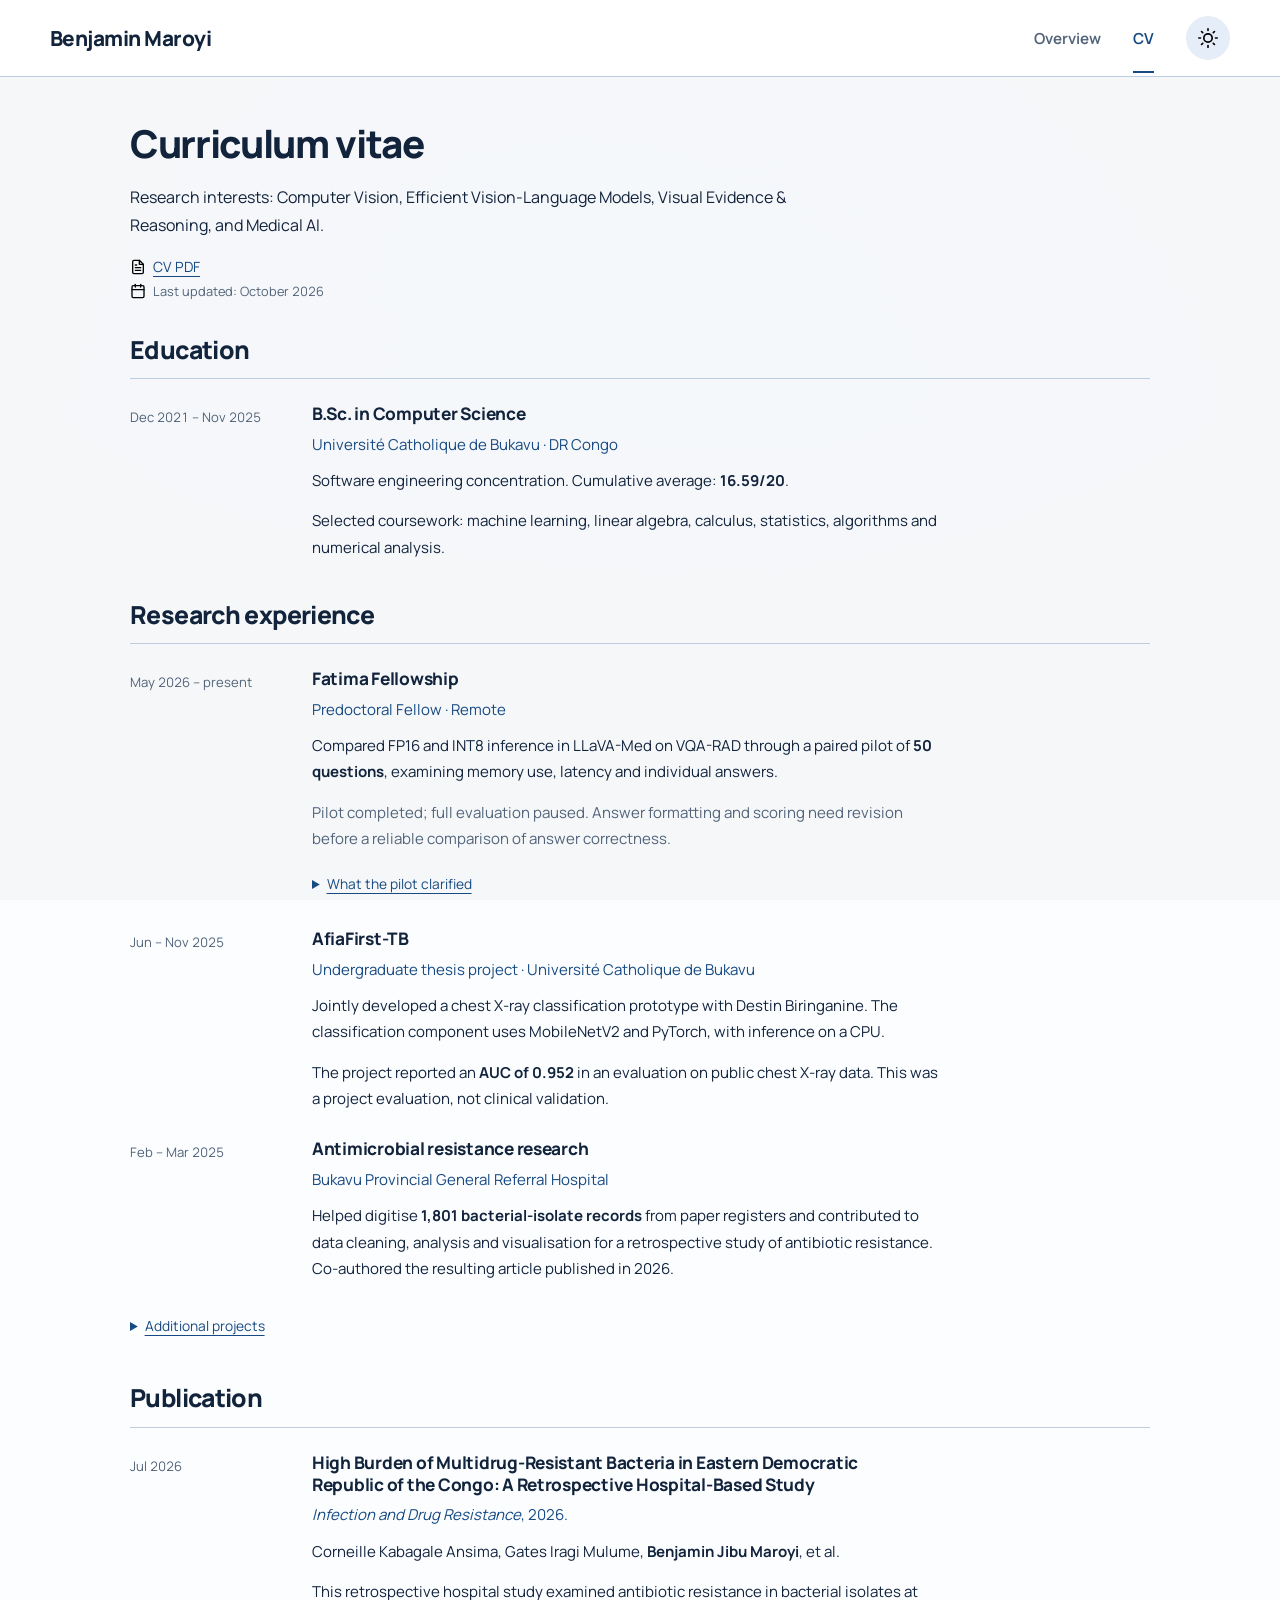
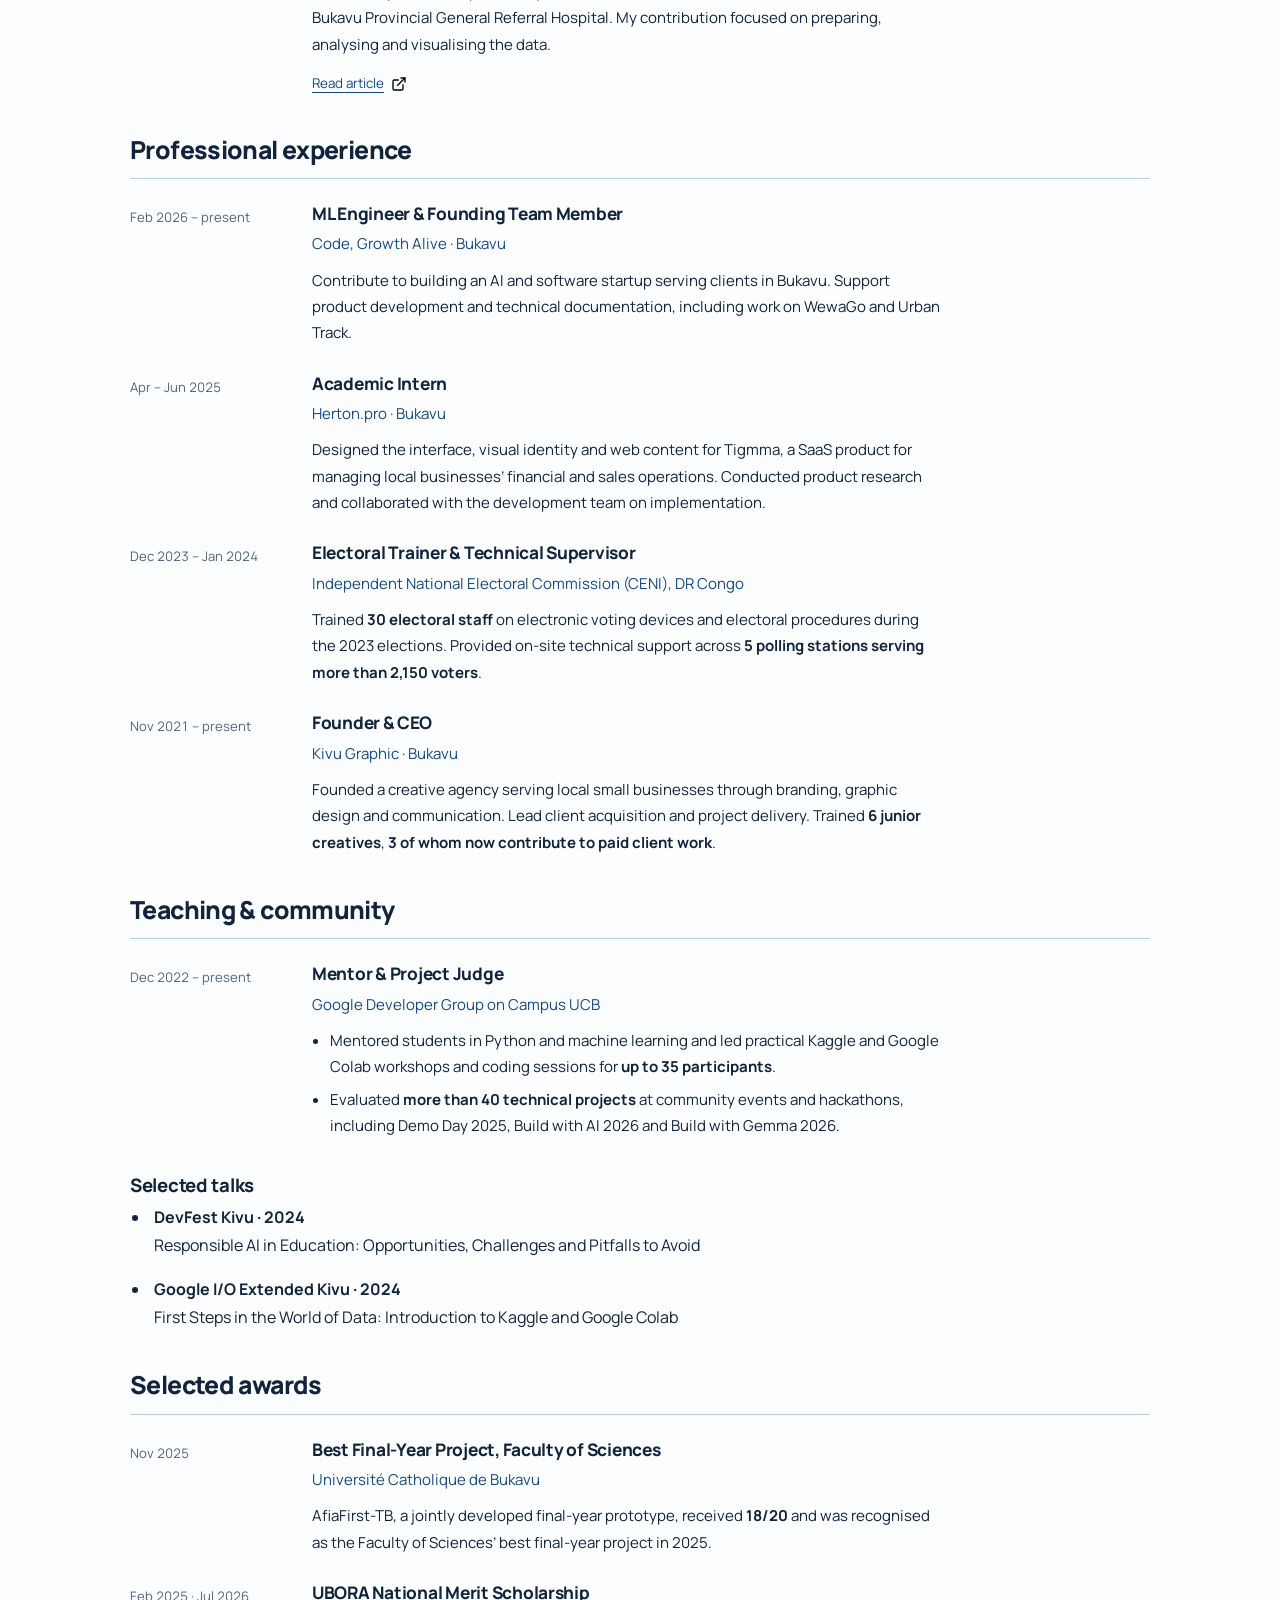
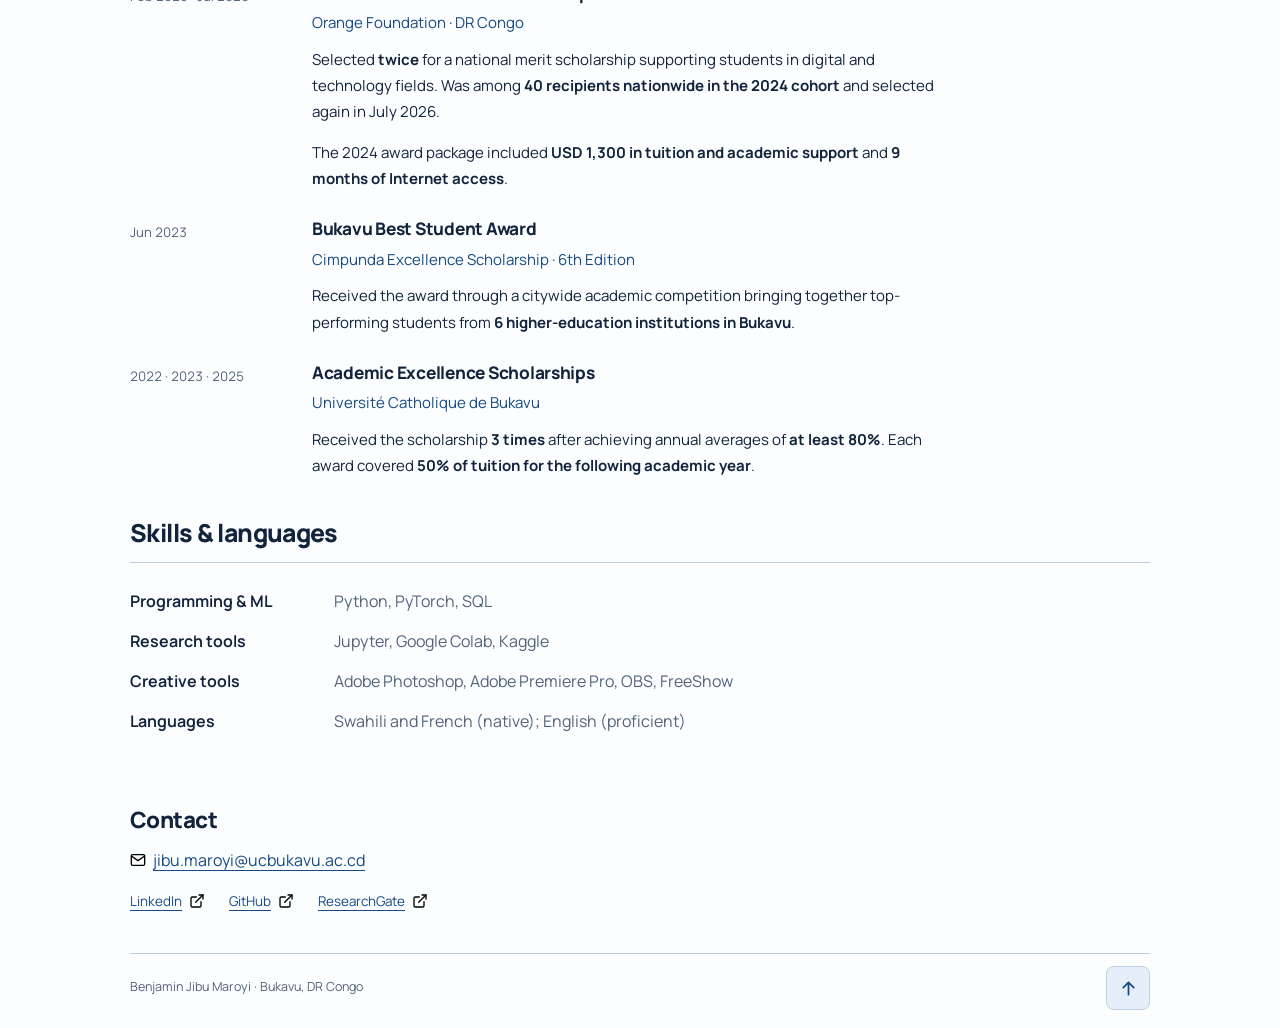
==== commit f966c2c9: "Refine mobile layout, simplify CV and fix touch focus" ====
--- a/cv.html
+++ b/cv.html
@@ -5,17 +5,20 @@
   <meta name="viewport" content="width=device-width, initial-scale=1">
   <meta name="theme-color" content="#061426">
   <link rel="preload" href="assets/manrope-variable.ttf" as="font" type="font/ttf" crossorigin>
-  <link rel="stylesheet" href="styles.css?v=20261026-2">
+  <link rel="icon" href="assets/favicon.svg" type="image/svg+xml">
+  <link rel="apple-touch-icon" href="assets/apple-touch-icon.png">
+  <link rel="stylesheet" href="styles.css?v=20261026-3">
   <script src="theme.js"></script>
+<script src="interface.js" defer></script>
   <title>Benjamin Jibu Maroyi | CV</title>
   <meta name="description" content="Education, research, publication, professional experience and community work of Benjamin Jibu Maroyi.">
 </head>
-<body>
+<body id="top">
   <div class="atmosphere" aria-hidden="true"><div class="atmosphere-light"></div></div>
   <a class="skip-link" href="#main">Skip to content</a>
-  <header class="site-header" id="top">
+  <header class="site-header">
     <div class="header-inner">
-      <a class="site-name" href="index.html">Benjamin Jibu Maroyi</a>
+      <a class="site-name" href="index.html">Benjamin Maroyi</a>
       <nav aria-label="Main navigation">
         <a href="index.html">Overview</a>
         <a href="cv.html" aria-current="page">CV</a>
@@ -27,22 +30,12 @@
   <main id="main" class="page cv-page" tabindex="-1">
     <div class="cv-intro">
       <h1>Curriculum vitae</h1>
-      <p>Research interests: efficient vision-language models, visual evidence and medical applications.</p>
+      <p>Research interests: Computer Vision, Efficient Vision-Language Models, Visual Evidence &amp; Reasoning, and Medical AI.</p>
       <div class="cv-actions">
         <a class="icon-link" href="https://drive.google.com/file/d/1WwuLWsTLvSRrXImiaWFrVVbUTfAL1bVo/view"><img class="inline-icon" src="assets/file-text.svg" width="18" height="18" alt="">CV PDF</a>
       </div>
-      <p class="updated"><img class="inline-icon" src="assets/calendar.svg" width="16" height="16" alt=""><span>Last updated <time datetime="2026-10-26">26 October 2026</time></span></p>
+      <p class="updated"><img class="inline-icon" src="assets/calendar.svg" width="16" height="16" alt=""><span>Last updated: <time datetime="2026-10">October 2026</time></span></p>
     </div>
-
-    <nav class="cv-contents" aria-label="CV sections">
-      <a href="#education">Education</a>
-      <a href="#research">Research</a>
-      <a href="#publication">Publication</a>
-      <a href="#experience">Experience</a>
-      <a href="#teaching">Teaching &amp; community</a>
-      <a href="#awards">Awards</a>
-      <a href="#skills">Skills</a>
-    </nav>
 
     <section class="cv-section" id="education" aria-labelledby="education-title">
       <h2 id="education-title">Education</h2>
@@ -94,7 +87,7 @@
       </article>
 
       <details>
-        <summary>Additional scientific computing &amp; academic projects</summary>
+        <summary>Additional projects</summary>
         <article class="cv-row">
           <p class="cv-date">Dec 2024 – Jan 2025</p>
           <div>
@@ -122,15 +115,10 @@
           <h3>High Burden of Multidrug-Resistant Bacteria in Eastern Democratic Republic of the Congo: A Retrospective Hospital-Based Study</h3>
           <p class="institution"><cite>Infection and Drug Resistance</cite>, 2026.</p>
           <p>Corneille Kabagale Ansima, Gates Iragi Mulume, <strong>Benjamin Jibu Maroyi</strong>, et al.</p>
-          <p>Co-author. Contribution to data preparation, analysis and visualisation.</p>
+          <p>This retrospective hospital study examined antibiotic resistance in bacterial isolates at Bukavu Provincial General Referral Hospital. My contribution focused on preparing, analysing and visualising the data.</p>
           <div class="work-links">
             <a class="icon-link" href="https://doi.org/10.2147/IDR.S626233">Read article<img class="inline-icon" src="assets/external-link.svg" width="16" height="16" alt=""></a>
-            <a class="icon-link" href="https://pubmed.ncbi.nlm.nih.gov/42502761/">PubMed<img class="inline-icon" src="assets/external-link.svg" width="16" height="16" alt=""></a>
           </div>
-          <details>
-            <summary>Full author list</summary>
-            <p>Corneille Kabagale Ansima, Gates Iragi Mulume, <strong>Benjamin Jibu Maroyi</strong>, Stella Alanga Murhabazi, Kein Kalume Kamwanga, Alfred Mulumeoderwa Badesire, Patricia Raharisoa Dina, Espoir Ntabala Lwabaguma, Eric Hendwa Kashinja, Emmanuel Ongezi Lurhangire, Alfred Cubaka Kabagale and David Lupande Mwenebitu.</p>
-          </details>
         </div>
       </article>
     </section>
@@ -182,30 +170,6 @@
             <li>Mentored students in Python and machine learning and led practical Kaggle and Google Colab workshops and coding sessions for <strong>up to 35 participants</strong>.</li>
             <li>Evaluated <strong>more than 40 technical projects</strong> at community events and hackathons, including Demo Day 2025, Build with AI 2026 and Build with Gemma 2026.</li>
           </ul>
-        </div>
-      </article>
-      <article class="cv-row">
-        <p class="cv-date">Apr 2022 – Jun 2026</p>
-        <div>
-          <h3>Private Tutor</h3>
-          <p class="institution">Mathematics &amp; Computer Science · Bukavu</p>
-          <p>Provided individual tutoring for <strong>5 secondary-school students from 2 families</strong>. Built practice plans and tracked students’ progress to support confidence and greater independence in learning.</p>
-        </div>
-      </article>
-      <article class="cv-row">
-        <p class="cv-date">Dec 2021 – Oct 2023</p>
-        <div>
-          <h3>Class President</h3>
-          <p class="institution">Université Catholique de Bukavu</p>
-          <p>Elected to represent a cohort of <strong>125 students</strong> during the first two undergraduate years. Coordinated communication with faculty and administration about class schedules, examinations and student concerns.</p>
-        </div>
-      </article>
-      <article class="cv-row">
-        <p class="cv-date">Oct 2019 – present</p>
-        <div>
-          <h3>Youth Leader &amp; Sunday School Teacher</h3>
-          <p class="institution">CEPAC Filadelfia Mukukwe Church · Bukavu</p>
-          <p>Delivered <strong>more than 200 lessons and mentoring sessions</strong> for children and teenagers. Trained <strong>4 youth volunteers</strong> who now serve independently in livestreaming, photography and videography.</p>
         </div>
       </article>
       <h3 class="subsection-title">Selected talks</h3>
@@ -274,7 +238,7 @@
 
     <footer class="site-footer">
       <span>Benjamin Jibu Maroyi · Bukavu, DR Congo</span>
-      <a href="#top">Back to top</a>
+      <a class="back-to-top" href="#top" aria-label="Back to top" title="Back to top"><svg viewBox="0 0 24 24" width="21" height="21" fill="none" stroke="currentColor" stroke-width="2" stroke-linecap="round" stroke-linejoin="round" aria-hidden="true"><path d="M12 19V5m-6 6 6-6 6 6"/></svg></a>
     </footer>
   </main>
 </body>
--- a/styles.css
+++ b/styles.css
@@ -7,22 +7,60 @@
 .site-header{position:sticky;top:0;z-index:20;background:var(--header);border-bottom:1px solid var(--line)}.header-inner{width:min(1180px,calc(100% - 80px));min-height:76px;margin:auto;display:flex;align-items:center;justify-content:space-between;gap:32px}.site-name{font-size:1.3rem;font-weight:800;color:var(--text);text-decoration:none;letter-spacing:-.025em}.site-header nav{display:flex;align-items:center;gap:32px}.site-header nav>a{padding:23px 0 19px;color:var(--muted);text-decoration:none;border-bottom:2px solid transparent;font-size:.95rem;font-weight:650}.site-header nav>a[aria-current]{color:var(--accent);border-color:var(--accent)}:root[data-theme=light] .site-header nav>a[aria-current]{color:var(--link);border-color:var(--link)}
 .theme-toggle{display:inline-flex;align-items:center;justify-content:center;width:44px;height:44px;border:1px solid transparent;border-radius:50%;background:var(--surface)}.theme-toggle:hover{border-color:var(--link)}.theme-icon,.inline-icon,.profile-links img{filter:invert(1)}:root[data-theme=light] .theme-icon,:root[data-theme=light] .inline-icon,:root[data-theme=light] .profile-links img{filter:none}
 .inline-icon{width:16px;height:16px;flex:none;vertical-align:-2px}.icon-link{display:inline-flex;align-items:center;gap:7px}.page{width:min(1100px,calc(100% - 80px));margin:auto}
-.hero{display:grid;grid-template-columns:208px minmax(0,1fr);column-gap:44px;padding:44px 0 28px}.portrait{width:208px;height:236px;display:block;object-fit:cover;object-position:50% 24%;border-radius:12px}.profile-links{display:flex;gap:10px;align-items:center;justify-content:center;margin-top:14px}.profile-links a{display:inline-flex;width:40px;height:40px;align-items:center;justify-content:center;background:var(--surface);border-radius:8px}.profile-links a:hover{background:var(--line)}.field{color:var(--link);font-size:.95rem;line-height:1.6;margin:10px 0 18px}.field span{color:var(--muted)}.bio{max-inline-size:var(--reading);font-size:1rem;line-height:1.8}.bio p{margin-bottom:16px}.intro-meta{display:flex;align-items:center;gap:12px 28px;flex-wrap:wrap;margin-top:18px;font-size:.85rem}.updated{display:flex;align-items:center;gap:7px;color:var(--muted);font-size:.8rem;font-variant-numeric:tabular-nums;margin:0}.updated time{white-space:nowrap}
+.hero{display:grid;grid-template-columns:208px minmax(0,1fr);column-gap:44px;padding:44px 0 28px}.portrait{width:208px;height:236px;display:block;object-fit:cover;object-position:50% 24%;border-radius:12px}.profile-links{display:flex;gap:10px;align-items:center;justify-content:center;margin-top:14px}.profile-links a{display:inline-flex;width:40px;height:40px;align-items:center;justify-content:center;background:var(--surface);border-radius:8px}.profile-links a:hover{background:var(--line)}.bio{max-inline-size:var(--reading);font-size:1rem;line-height:1.8}.bio p{margin-bottom:16px}.intro-meta{display:flex;align-items:center;gap:12px 28px;flex-wrap:wrap;margin-top:18px;font-size:.85rem}.updated{display:flex;align-items:center;gap:7px;color:var(--muted);font-size:.8rem;font-variant-numeric:tabular-nums;margin:0}.updated time{white-space:nowrap}
 .research-interests{padding:0 0 32px;border-bottom:1px solid var(--line)}.research-interests h2{font-size:1.35rem;margin-bottom:14px}.interest-list{list-style:none;display:flex;flex-wrap:wrap;gap:8px 12px;padding:0;margin:0}.interest-list li{font-size:.84rem;color:var(--link);padding:3px 12px;border:1px solid var(--line);border-radius:24px}
 .selected-work{padding-top:30px;display:grid;gap:14px}.selected-work>h2{margin-bottom:4px}.work-row{display:grid;grid-template-columns:64px minmax(0,1fr);gap:22px;padding:22px 26px;border:1px solid var(--card-border);border-radius:14px;background:var(--card);scroll-margin-top:28px}.work-year{font-size:.84rem;color:var(--muted);font-variant-numeric:tabular-nums;margin:3px 0 0}.work-main>p{max-inline-size:84ch;margin-bottom:8px;font-size:.94rem}.work-heading{margin-bottom:10px}.work-status{color:var(--link);font-size:.82rem;margin:0}.work-links{display:flex;align-items:center;flex-wrap:wrap;gap:12px 24px;font-size:.84rem}.work-row details{margin-top:8px}.work-row details p{font-size:.88rem}
 details{margin-top:14px;max-inline-size:var(--reading)}summary{cursor:pointer;color:var(--link);text-decoration:underline;text-underline-offset:4px;padding:6px 0;font-size:.86rem;min-height:36px}details[open] summary{margin-bottom:8px}details p{font-size:.94rem}
 .background-summary,.contact{padding-top:32px;max-inline-size:84ch}.background-summary h2,.contact h2{font-size:1.4rem;margin-bottom:12px}.background-summary p{color:var(--muted);font-size:.91rem}.background-summary strong{color:var(--text);font-weight:650}.contact p{overflow-wrap:anywhere}.site-footer{display:flex;flex-wrap:wrap;justify-content:space-between;gap:14px;border-top:1px solid var(--line);margin-top:40px;padding:22px 0 28px;font-size:.78rem;color:var(--muted)}
-.cv-page{max-width:1020px}.cv-intro{padding-top:42px}.cv-intro h1{font-size:2.4rem;margin-bottom:14px}.cv-intro>p{max-inline-size:var(--reading)}.cv-actions{display:flex;flex-wrap:wrap;align-items:center;gap:12px 28px;margin-top:16px;font-size:.88rem}.cv-note{color:var(--muted);font-size:.85rem}.cv-contents{display:flex;flex-wrap:wrap;gap:8px 23px;margin:24px 0 34px;padding:16px 0;border-top:1px solid var(--line);border-bottom:1px solid var(--line);font-size:.86rem}.cv-section{margin:0 0 38px;scroll-margin-top:28px}.cv-section>h2{font-size:1.55rem;padding-bottom:12px;border-bottom:1px solid var(--line);margin-bottom:24px}.cv-row{display:grid;grid-template-columns:154px minmax(0,1fr);gap:28px;margin-bottom:26px;scroll-margin-top:28px}.cv-row h3{font-size:1.08rem}.cv-date{color:var(--muted);font-size:.82rem;font-variant-numeric:tabular-nums;padding-top:3px}.institution{color:var(--link);font-size:.9rem;margin-bottom:10px}.cv-row>div>p,.cv-bullets{max-inline-size:var(--reading);font-size:.94rem}.cv-bullets{padding-left:18px;margin:10px 0 0}.cv-bullets li{margin-bottom:6px}.subsection-title{margin-top:28px}.plain-list{padding-left:20px;margin:0;max-inline-size:var(--reading)}.plain-list li{margin:0 0 16px;padding-left:4px}.skills-list{margin:0}.skills-list>div{display:grid;grid-template-columns:180px minmax(0,1fr);gap:24px;margin-bottom:12px}.skills-list dt{font-weight:650}.skills-list dd{margin:0;color:var(--muted)}
+.cv-page{max-width:1020px}.cv-intro{padding-top:42px}.cv-intro h1{font-size:2.4rem;margin-bottom:14px}.cv-intro>p{max-inline-size:var(--reading)}.cv-actions{display:flex;flex-wrap:wrap;align-items:center;gap:12px 28px;margin-top:16px;font-size:.88rem}.cv-note{color:var(--muted);font-size:.85rem}.cv-section{margin:0 0 38px;scroll-margin-top:28px}.cv-section>h2{font-size:1.55rem;padding-bottom:12px;border-bottom:1px solid var(--line);margin-bottom:24px}.cv-row{display:grid;grid-template-columns:154px minmax(0,1fr);gap:28px;margin-bottom:26px;scroll-margin-top:28px}.cv-row h3{font-size:1.08rem}.cv-date{color:var(--muted);font-size:.82rem;font-variant-numeric:tabular-nums;padding-top:3px}.institution{color:var(--link);font-size:.9rem;margin-bottom:10px}.cv-row>div>p,.cv-bullets{max-inline-size:var(--reading);font-size:.94rem}.cv-bullets{padding-left:18px;margin:10px 0 0}.cv-bullets li{margin-bottom:6px}.subsection-title{margin-top:28px}.plain-list{padding-left:20px;margin:0;max-inline-size:var(--reading)}.plain-list li{margin:0 0 16px;padding-left:4px}.skills-list{margin:0}.skills-list>div{display:grid;grid-template-columns:180px minmax(0,1fr);gap:24px;margin-bottom:12px}.skills-list dt{font-weight:650}.skills-list dd{margin:0;color:var(--muted)}
 .atmosphere{position:fixed;inset:0;z-index:-1;pointer-events:none;background:radial-gradient(ellipse at 52% 31%,rgba(43,92,166,.16),transparent 68%),linear-gradient(#0a101c,#0b1a32 48%,#05080e);overflow:hidden}.atmosphere-light{position:absolute;inset:0;background:url('assets/light-field.svg') center -90px/100% 100% no-repeat;filter:blur(34px);mask-image:url('assets/grain-mask.svg');mask-size:256px 256px;mix-blend-mode:screen;opacity:.3}.atmosphere::before{content:'';position:absolute;inset:0;background:url('assets/grain.svg') repeat;opacity:.045}.atmosphere::after{content:'';position:absolute;inset:0;background:url('assets/grid.svg') 17px 9px/136px 136px repeat,linear-gradient(transparent 46%,rgba(4,6,10,.84) 88%),radial-gradient(ellipse at 50% 34%,transparent 25%,rgba(4,6,10,.78) 100%)}:root[data-theme=light] .atmosphere{opacity:.025}:root[data-theme=light] .atmosphere-light{opacity:.12}
 @media(min-width:900px){body::-webkit-scrollbar{width:12px}body::-webkit-scrollbar-track{background:var(--ground)}body::-webkit-scrollbar-thumb{background:var(--line);border:3px solid var(--ground);border-radius:8px}}
-@media(max-width:900px){.header-inner,.page{width:calc(100% - 56px)}.hero{grid-template-columns:180px minmax(0,1fr);gap:28px}.portrait{width:180px;height:218px}.profile-links{gap:6px}.site-name{font-size:1.12rem}.site-header nav{gap:24px}.field span{display:block}.cv-row{grid-template-columns:132px minmax(0,1fr);gap:24px}}
-@media(max-width:600px){.header-inner,.page{width:calc(100% - 40px)}.header-inner{flex-wrap:wrap;gap:0;padding:14px 0 8px}.site-name{font-size:1.12rem;flex-basis:100%}.site-header nav{width:100%;gap:28px;min-height:48px}.site-header nav>a{padding:10px 0 8px;font-size:.91rem}.theme-toggle{margin-left:auto;width:40px;height:40px}.hero{grid-template-columns:100px minmax(0,1fr);gap:16px;padding-top:28px;padding-bottom:24px}.profile{display:contents}.portrait{grid-column:1;grid-row:1;width:100px;height:122px}.profile-links{grid-column:1;grid-row:2;display:grid;grid-template-columns:40px 40px;gap:8px;justify-content:start;margin-top:0}.intro-copy{display:contents}.intro-copy>h1{grid-column:2;grid-row:1;align-self:start;font-size:1.85rem}.field{grid-column:2;grid-row:1;align-self:end;font-size:.8rem;margin:66px 0 0;line-height:1.6}.field span{display:block}.bio{grid-column:2;grid-row:2;font-size:.95rem;line-height:1.75}.bio p{margin-bottom:14px}.bio p+p{margin-left:calc(-100px - 16px);padding-top:6px}.intro-meta{grid-column:1/-1;margin-top:0;gap:10px 18px}.updated{flex-wrap:wrap;gap:5px}.research-interests{padding-bottom:26px}.interest-list{gap:8px}.interest-list li{font-size:.77rem;padding:3px 10px}.selected-work{padding-top:26px}.work-row{grid-template-columns:1fr;gap:7px;padding:19px 20px}.work-year{margin:0;font-size:.78rem}.work-heading h3{font-size:1.12rem}.work-main>p{font-size:.92rem}.work-status{font-size:.77rem}.background-summary,.contact{padding-top:28px}.cv-intro{padding-top:28px}.cv-intro h1{font-size:2.05rem}.cv-row{grid-template-columns:1fr;gap:6px;margin-bottom:26px}.cv-date{margin:0}.cv-section>h2{font-size:1.4rem}.cv-contents{margin-bottom:28px;font-size:.8rem;gap:8px 18px}.skills-list>div{grid-template-columns:1fr;gap:2px;margin-bottom:14px}.site-footer{margin-top:32px}.cv-row h3{font-size:1.06rem}}
-@media(max-width:360px){.hero{grid-template-columns:88px minmax(0,1fr);gap:14px 12px}.portrait{width:88px;height:118px}.intro-copy>h1{font-size:1.6rem}.field{font-size:.75rem;margin-top:60px}.bio p+p{margin-left:-100px}.profile-links{gap:7px}.work-row{padding:18px}.updated{font-size:.74rem}}
+@media(max-width:900px){.header-inner,.page{width:calc(100% - 56px)}.hero{grid-template-columns:180px minmax(0,1fr);gap:28px}.portrait{width:180px;height:218px}.profile-links{gap:6px}.site-name{font-size:1.12rem}.site-header nav{gap:24px}.cv-row{grid-template-columns:132px minmax(0,1fr);gap:24px}}
+@media(max-width:600px){
+:root{scroll-padding-top:calc(4rem + 16px)}
+.header-inner{width:calc(100% - 28px);min-height:60px;padding:0;flex-wrap:wrap;gap:10px}
+.site-name{font-size:.92rem;flex:0 0 auto;white-space:nowrap}
+.site-header nav{width:auto;min-height:0;gap:12px;margin-left:auto}
+.site-header nav>a{font-size:.82rem;padding:16px 0 12px;line-height:1.6}
+.theme-toggle{margin-left:0;width:40px;height:40px}
+.page{width:calc(100% - 40px)}
+.hero{grid-template-columns:100px minmax(0,1fr);gap:16px;padding-top:28px;padding-bottom:24px}
+.profile,.intro-copy{display:contents}
+.portrait-link{grid-column:1;grid-row:1/3;width:100px}
+.portrait{width:100px;height:122px}
+.intro-copy>h1{grid-column:2;grid-row:1;font-size:1.8rem;align-self:start}
+.profile-contacts{grid-column:2;grid-row:2;margin:0;min-width:0;align-self:start}
+.profile-label{display:none}
+.profile-links{gap:6px;justify-content:start}
+.profile-links a{flex:none;width:40px;height:40px}
+.bio{grid-column:1/-1;grid-row:3;font-size:.95rem;line-height:1.75}
+.bio p{margin-bottom:14px}
+.intro-meta{grid-column:1/-1;grid-row:4;margin-top:0;gap:10px 18px}
+.updated{flex-wrap:wrap;gap:5px}
+.research-interests{padding-bottom:26px}
+.interest-list{gap:8px}
+.interest-list li{font-size:.77rem;padding:3px 10px}
+.selected-work{padding-top:26px}
+.work-row{grid-template-columns:1fr;gap:7px;padding:19px 20px}
+.work-year{margin:0;font-size:.78rem}
+.work-heading h3{font-size:1.12rem}
+.work-main>p{font-size:.92rem}
+.work-status{font-size:.77rem}
+.background-summary,.contact{padding-top:28px}
+.cv-intro{padding-top:28px}.cv-intro h1{font-size:2.05rem}.cv-row{grid-template-columns:1fr;gap:6px;margin-bottom:26px}.cv-date{margin:0}.cv-section>h2{font-size:1.4rem}.skills-list>div{grid-template-columns:1fr;gap:2px;margin-bottom:14px}.site-footer{margin-top:32px}.cv-row h3{font-size:1.06rem}
+}
+@media(max-width:360px){
+.hero{grid-template-columns:88px minmax(0,1fr);gap:14px 12px}
+.portrait-link{width:88px}
+.portrait{width:88px;height:118px}
+.intro-copy>h1{font-size:1.6rem}
+.profile-links{gap:1px}
+.site-header nav{gap:10px}
+.work-row{padding:18px}
+.updated{font-size:.74rem}
+}
 @media(prefers-reduced-motion:reduce){:root{scroll-behavior:auto}*{transition:none!important}}
-@media print{:root,:root[data-theme=light]{color-scheme:light;--ground:#fff;--text:#000;--muted:#333;--link:#000;--line:#bbb}body{font-size:10pt}.atmosphere,.theme-toggle,.skip-link,.cv-contents,.site-header,.profile-links{display:none!important}.page{width:100%;max-width:none}.cv-intro{padding-top:0}.cv-section{break-inside:avoid}.site-footer{margin-top:24px}a{text-decoration:underline}.hero{padding-top:0}.cv-row{grid-template-columns:120px 1fr}.work-row{break-inside:avoid;background:#fff}}
-
-/* Mobile keeps the introduction in one reading column. */
-@media(max-width:600px){.portrait{grid-row:1/3}.intro-copy>h1{grid-row:1}.field{grid-row:2;align-self:start;margin:0}.profile-links{grid-column:1/-1;grid-row:3;display:flex;gap:10px;margin-top:0}.bio{grid-column:1/-1;grid-row:4}.bio p+p{margin-left:0;padding-top:0}.intro-meta{grid-row:5}}
+@media print{:root,:root[data-theme=light]{color-scheme:light;--ground:#fff;--text:#000;--muted:#333;--link:#000;--line:#bbb}body{font-size:10pt}.atmosphere,.theme-toggle,.skip-link,.site-header,.profile-links{display:none!important}.page{width:100%;max-width:none}.cv-intro{padding-top:0}.cv-section{break-inside:avoid}.site-footer{margin-top:24px}a{text-decoration:underline}.hero{padding-top:0}.cv-row{grid-template-columns:120px 1fr}.work-row{break-inside:avoid;background:#fff}}
 
 /* v0.7: persistent navigation, contact grouping and original-photo viewer. */
 .profile-contacts{margin-top:14px}
@@ -32,11 +70,28 @@
 .portrait-dialog{width:min(92vw,760px);max-width:none;max-height:92vh;max-height:92dvh;padding:12px;border:1px solid var(--line);border-radius:14px;background:var(--ground);color:var(--text);overflow:auto}
 .portrait-dialog::backdrop{background:rgba(3,8,17,.86)}
 .portrait-controls{display:flex;justify-content:flex-end;margin:0 0 10px}
-.portrait-close{min-width:76px;min-height:44px;padding:6px 16px;border:1px solid var(--line);border-radius:8px;background:var(--surface);color:var(--text)}
+.portrait-close{display:inline-flex;align-items:center;justify-content:center;width:44px;height:44px;min-width:44px;min-height:44px;padding:0;border:1px solid var(--line);border-radius:8px;background:var(--surface);color:var(--text)}
 .portrait-close:hover{border-color:var(--link)}
 .portrait-full{display:block;width:auto;height:auto;max-width:100%;max-height:calc(92vh - 92px);max-height:calc(92dvh - 92px);margin:auto;object-fit:contain;border-radius:8px}
 html.portrait-open{overflow:hidden}
 @media(max-width:900px){.portrait-link{width:180px}}
-@media(max-width:600px){:root{scroll-padding-top:128px}.portrait-link{grid-column:1;grid-row:1/3;width:100px}.profile-contacts{grid-column:1/-1;grid-row:3;justify-self:start;margin-top:0;width:max-content}.profile-contacts .profile-links{gap:10px}.profile-label{font-size:.65rem}.portrait-dialog{padding:10px}}
+@media(max-width:600px){.portrait-link{width:100px}.profile-contacts .profile-links{gap:6px}.portrait-dialog{padding:10px}}
+@media(max-width:360px){.profile-contacts .profile-links{gap:1px}}
 @media(max-width:360px){.portrait-link{width:88px}}
 @media print{.profile-contacts,.portrait-dialog{display:none!important}.portrait-link{color:inherit}}
+
+/* Input focus stays visible for keyboard use, without touch-only frames. */
+:root[data-focus-input="pointer"] :focus{outline:none}
+#main:focus{outline:none}
+a,button,summary,#main{-webkit-tap-highlight-color:transparent}
+.back-to-top{display:inline-flex;align-items:center;justify-content:center;width:44px;height:44px;margin:-10px 0;border:1px solid var(--line);border-radius:8px;background:var(--surface);text-decoration:none}
+.back-to-top:hover{border-color:var(--link)}
+@media(max-width:600px){.profile-contacts{margin-top:0;justify-self:stretch;width:auto}}
+
+.intro-copy>.bio{margin-top:18px}
+.cv-intro{margin-bottom:32px}
+@media(max-width:600px){.intro-copy>.bio{margin-top:0}}
+
+/* Larger text gets a full-width greeting when the side column is too narrow. */
+@media(max-width:600px){.hero{container-type:inline-size}}
+@container(max-width:15rem){.portrait-link{grid-row:1}.profile-contacts{grid-column:2;grid-row:1;align-self:center}.intro-copy>h1{grid-column:1/-1;grid-row:2}.bio{grid-row:3}}
